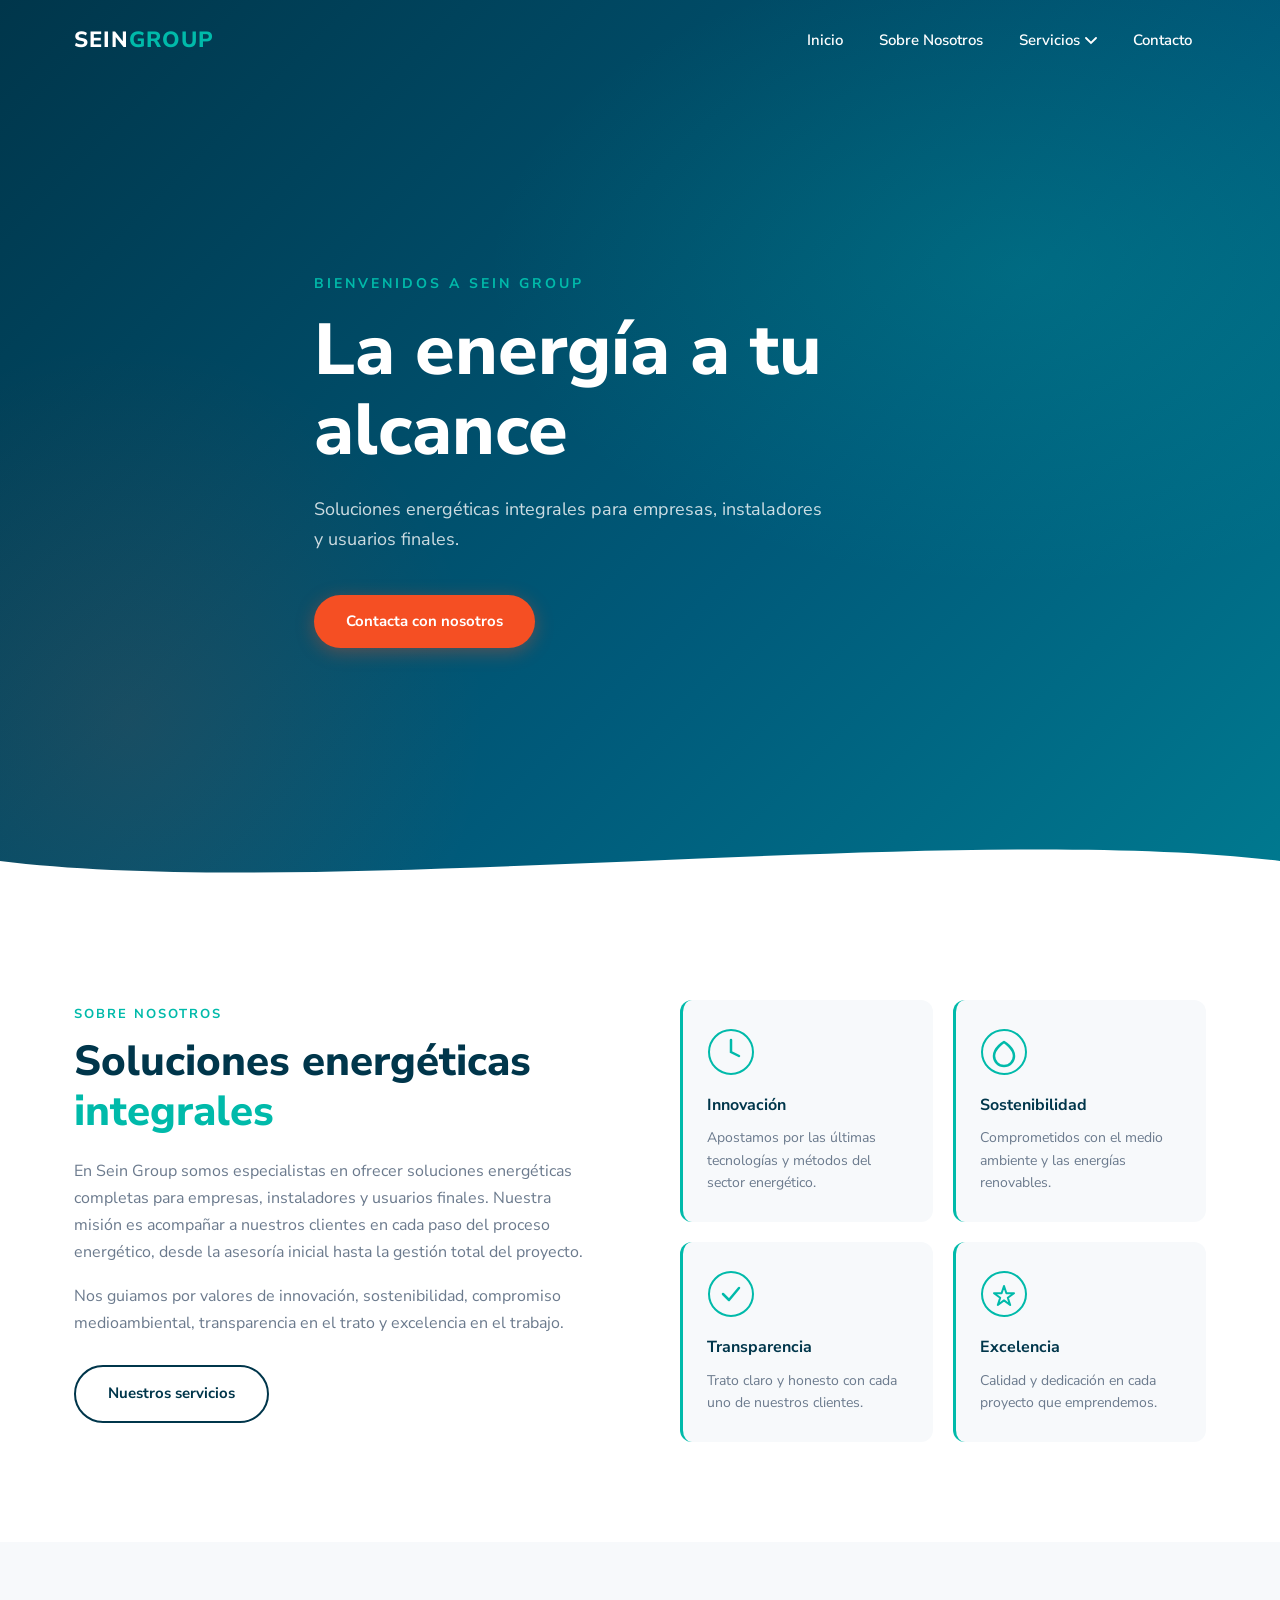
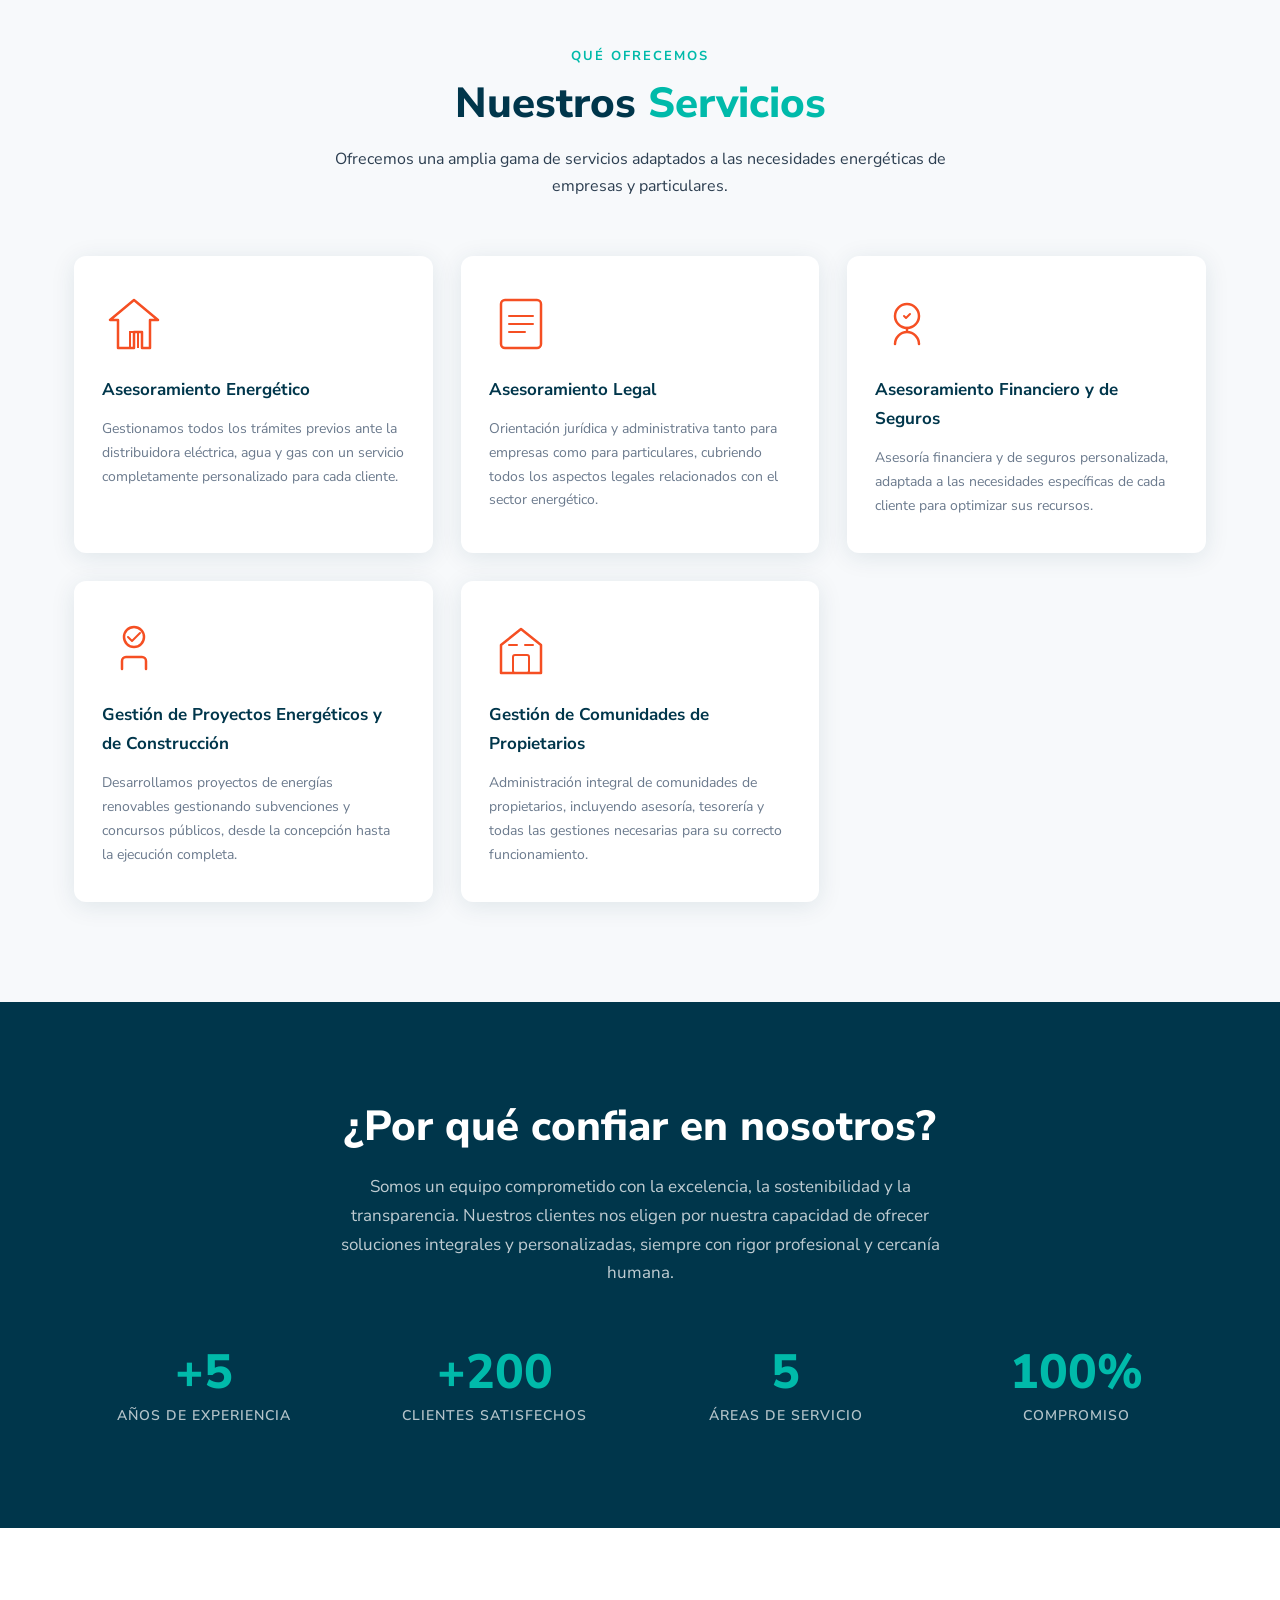
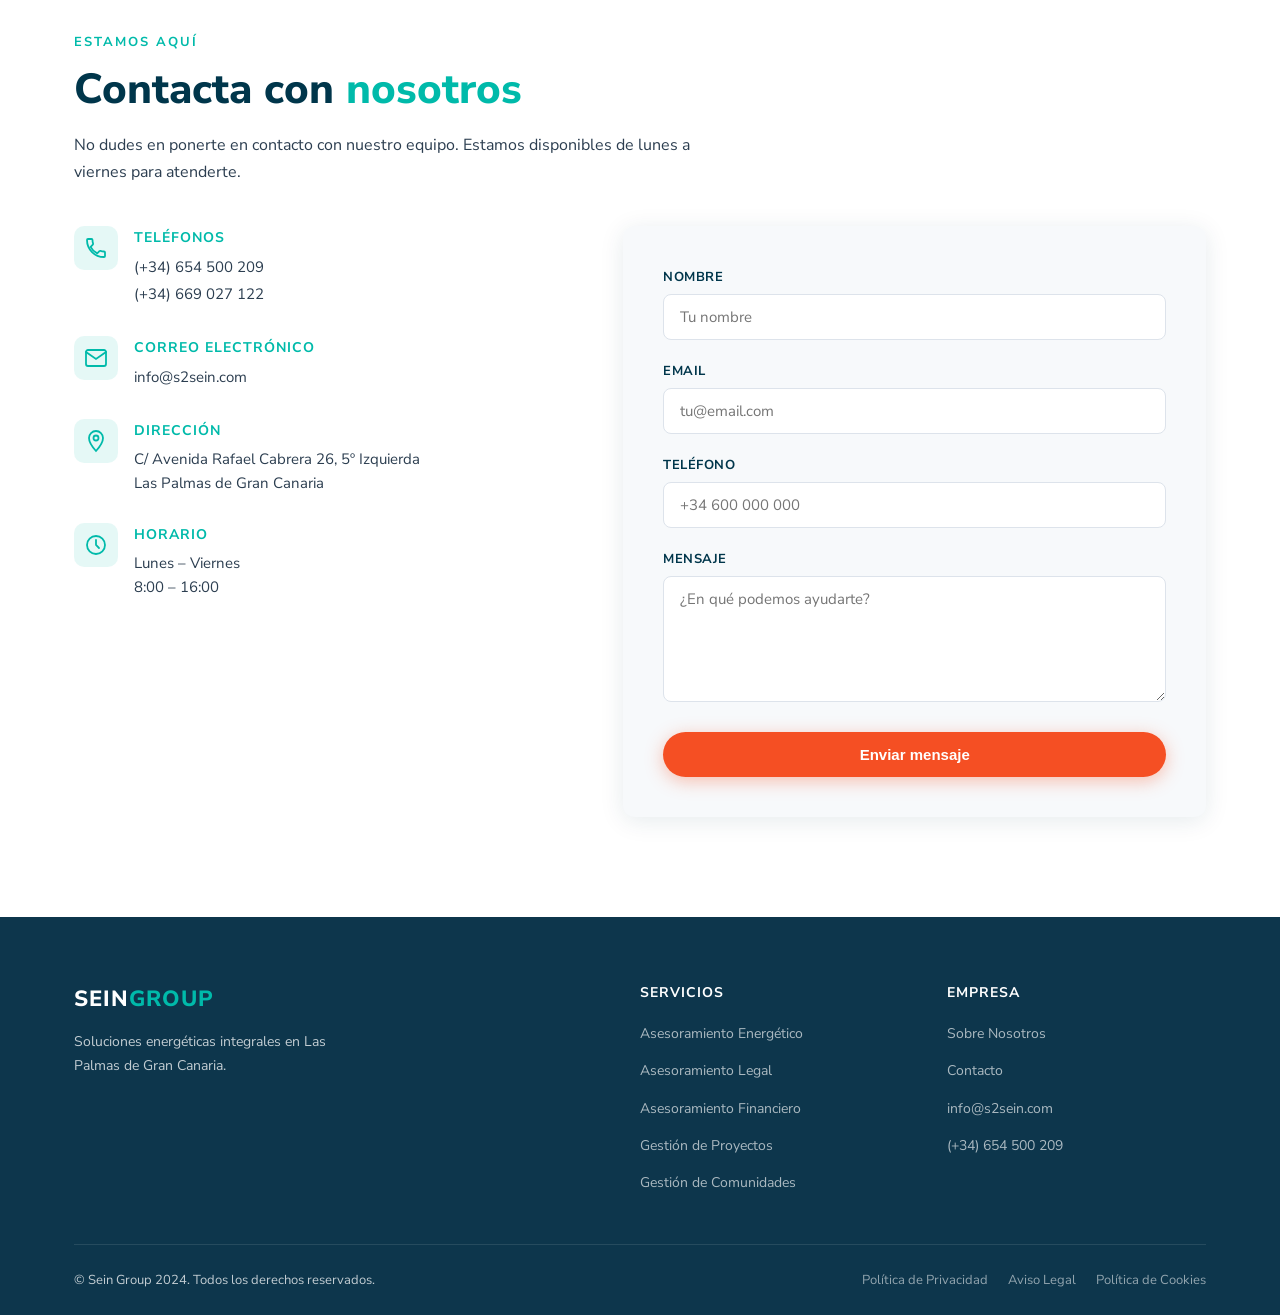
==== index.html @ 27d76f4b "Add static HTML/CSS clone of seingroup.es Co-Authored-By: Claude Sonnet 4.6 <noreply@anthropic.com>" ====
<!DOCTYPE html>
<html lang="es">
<head>
  <meta charset="UTF-8" />
  <meta name="viewport" content="width=device-width, initial-scale=1.0" />
  <title>Sein Group – La energía a tu alcance</title>
  <meta name="description" content="Sein Group ofrece soluciones energéticas integrales para empresas, instaladores y usuarios finales en Las Palmas de Gran Canaria." />
  <link rel="stylesheet" href="style.css" />
  <link rel="preconnect" href="https://fonts.googleapis.com" />
  <link rel="preconnect" href="https://fonts.gstatic.com" crossorigin />
  <link href="https://fonts.googleapis.com/css2?family=Nunito+Sans:wght@300;400;600;700;800&display=swap" rel="stylesheet" />
</head>
<body>

  <!-- NAVBAR -->
  <header class="navbar" id="navbar">
    <div class="container navbar__inner">
      <a href="#inicio" class="navbar__logo">
        <span class="logo-sein">SEIN</span><span class="logo-group">GROUP</span>
      </a>

      <button class="navbar__toggle" id="menuToggle" aria-label="Abrir menú">
        <span></span><span></span><span></span>
      </button>

      <nav class="navbar__menu" id="navMenu">
        <ul>
          <li><a href="#inicio">Inicio</a></li>
          <li><a href="#sobre-nosotros">Sobre Nosotros</a></li>
          <li class="has-dropdown">
            <a href="#servicios">Servicios <svg width="12" height="8" viewBox="0 0 12 8" fill="none"><path d="M1 1l5 5 5-5" stroke="currentColor" stroke-width="1.8" stroke-linecap="round"/></svg></a>
            <ul class="dropdown">
              <li><a href="#servicios">Asesoramiento Energético</a></li>
              <li><a href="#servicios">Asesoramiento Legal</a></li>
              <li><a href="#servicios">Asesoramiento Financiero y de Seguros</a></li>
              <li><a href="#servicios">Gestión de Proyectos Energéticos</a></li>
              <li><a href="#servicios">Gestión de Comunidades de Propietarios</a></li>
            </ul>
          </li>
          <li><a href="#contacto">Contacto</a></li>
        </ul>
      </nav>
    </div>
  </header>

  <!-- HERO -->
  <section class="hero" id="inicio">
    <div class="hero__overlay"></div>
    <div class="container hero__content">
      <p class="hero__subtitle">Bienvenidos a Sein Group</p>
      <h1 class="hero__title">La energía a tu alcance</h1>
      <p class="hero__text">Soluciones energéticas integrales para empresas, instaladores y usuarios finales.</p>
      <a href="#contacto" class="btn btn--primary">Contacta con nosotros</a>
    </div>
    <div class="hero__wave">
      <svg viewBox="0 0 1440 80" preserveAspectRatio="none" xmlns="http://www.w3.org/2000/svg">
        <path d="M0,40 C360,80 1080,0 1440,40 L1440,80 L0,80 Z" fill="#ffffff"/>
      </svg>
    </div>
  </section>

  <!-- SOBRE NOSOTROS -->
  <section class="about" id="sobre-nosotros">
    <div class="container about__inner">
      <div class="about__text">
        <span class="section-tag">Sobre Nosotros</span>
        <h2>Soluciones energéticas <span class="highlight">integrales</span></h2>
        <p>En Sein Group somos especialistas en ofrecer soluciones energéticas completas para empresas, instaladores y usuarios finales. Nuestra misión es acompañar a nuestros clientes en cada paso del proceso energético, desde la asesoría inicial hasta la gestión total del proyecto.</p>
        <p>Nos guiamos por valores de innovación, sostenibilidad, compromiso medioambiental, transparencia en el trato y excelencia en el trabajo.</p>
        <a href="#servicios" class="btn btn--secondary">Nuestros servicios</a>
      </div>
      <div class="about__values">
        <div class="value-card">
          <div class="value-card__icon">
            <svg viewBox="0 0 48 48" fill="none" xmlns="http://www.w3.org/2000/svg">
              <circle cx="24" cy="24" r="22" stroke="#00BAAA" stroke-width="2"/>
              <path d="M24 12v12l8 4" stroke="#00BAAA" stroke-width="2.5" stroke-linecap="round"/>
            </svg>
          </div>
          <h3>Innovación</h3>
          <p>Apostamos por las últimas tecnologías y métodos del sector energético.</p>
        </div>
        <div class="value-card">
          <div class="value-card__icon">
            <svg viewBox="0 0 48 48" fill="none" xmlns="http://www.w3.org/2000/svg">
              <circle cx="24" cy="24" r="22" stroke="#00BAAA" stroke-width="2"/>
              <path d="M24 14c0 0-10 6-10 14a10 10 0 0020 0c0-8-10-14-10-14z" stroke="#00BAAA" stroke-width="2.5" stroke-linejoin="round"/>
            </svg>
          </div>
          <h3>Sostenibilidad</h3>
          <p>Comprometidos con el medio ambiente y las energías renovables.</p>
        </div>
        <div class="value-card">
          <div class="value-card__icon">
            <svg viewBox="0 0 48 48" fill="none" xmlns="http://www.w3.org/2000/svg">
              <circle cx="24" cy="24" r="22" stroke="#00BAAA" stroke-width="2"/>
              <path d="M16 24l6 6 10-12" stroke="#00BAAA" stroke-width="2.5" stroke-linecap="round" stroke-linejoin="round"/>
            </svg>
          </div>
          <h3>Transparencia</h3>
          <p>Trato claro y honesto con cada uno de nuestros clientes.</p>
        </div>
        <div class="value-card">
          <div class="value-card__icon">
            <svg viewBox="0 0 48 48" fill="none" xmlns="http://www.w3.org/2000/svg">
              <circle cx="24" cy="24" r="22" stroke="#00BAAA" stroke-width="2"/>
              <path d="M24 16l2.4 7.2H34l-6.2 4.6 2.4 7.2L24 30.4l-6.2 4.6 2.4-7.2L14 23.2h7.6L24 16z" stroke="#00BAAA" stroke-width="2" stroke-linejoin="round"/>
            </svg>
          </div>
          <h3>Excelencia</h3>
          <p>Calidad y dedicación en cada proyecto que emprendemos.</p>
        </div>
      </div>
    </div>
  </section>

  <!-- SERVICIOS -->
  <section class="services" id="servicios">
    <div class="container">
      <div class="section-header">
        <span class="section-tag">Qué ofrecemos</span>
        <h2>Nuestros <span class="highlight">Servicios</span></h2>
        <p>Ofrecemos una amplia gama de servicios adaptados a las necesidades energéticas de empresas y particulares.</p>
      </div>
      <div class="services__grid">

        <div class="service-card">
          <div class="service-card__icon">
            <svg viewBox="0 0 64 64" fill="none" xmlns="http://www.w3.org/2000/svg">
              <path d="M32 8L8 28h8v28h16V40h8v16h8V28h8L32 8z" stroke="#F54F23" stroke-width="2.5" stroke-linejoin="round"/>
              <path d="M28 56V40h8v16" stroke="#F54F23" stroke-width="2"/>
            </svg>
          </div>
          <h3>Asesoramiento Energético</h3>
          <p>Gestionamos todos los trámites previos ante la distribuidora eléctrica, agua y gas con un servicio completamente personalizado para cada cliente.</p>
        </div>

        <div class="service-card">
          <div class="service-card__icon">
            <svg viewBox="0 0 64 64" fill="none" xmlns="http://www.w3.org/2000/svg">
              <rect x="12" y="8" width="40" height="48" rx="4" stroke="#F54F23" stroke-width="2.5"/>
              <path d="M20 24h24M20 32h24M20 40h16" stroke="#F54F23" stroke-width="2" stroke-linecap="round"/>
            </svg>
          </div>
          <h3>Asesoramiento Legal</h3>
          <p>Orientación jurídica y administrativa tanto para empresas como para particulares, cubriendo todos los aspectos legales relacionados con el sector energético.</p>
        </div>

        <div class="service-card">
          <div class="service-card__icon">
            <svg viewBox="0 0 64 64" fill="none" xmlns="http://www.w3.org/2000/svg">
              <circle cx="32" cy="24" r="12" stroke="#F54F23" stroke-width="2.5"/>
              <path d="M32 36v4M20 52c0-6.627 5.373-12 12-12s12 5.373 12 12" stroke="#F54F23" stroke-width="2.5" stroke-linecap="round"/>
              <path d="M29 24l2 2 4-4" stroke="#F54F23" stroke-width="2" stroke-linecap="round" stroke-linejoin="round"/>
            </svg>
          </div>
          <h3>Asesoramiento Financiero y de Seguros</h3>
          <p>Asesoría financiera y de seguros personalizada, adaptada a las necesidades específicas de cada cliente para optimizar sus recursos.</p>
        </div>

        <div class="service-card">
          <div class="service-card__icon">
            <svg viewBox="0 0 64 64" fill="none" xmlns="http://www.w3.org/2000/svg">
              <circle cx="32" cy="20" r="10" stroke="#F54F23" stroke-width="2.5"/>
              <path d="M20 52V44a4 4 0 014-4h16a4 4 0 014 4v8" stroke="#F54F23" stroke-width="2.5" stroke-linecap="round"/>
              <path d="M26 20l4 4 8-8" stroke="#F54F23" stroke-width="2" stroke-linecap="round" stroke-linejoin="round"/>
            </svg>
          </div>
          <h3>Gestión de Proyectos Energéticos y de Construcción</h3>
          <p>Desarrollamos proyectos de energías renovables gestionando subvenciones y concursos públicos, desde la concepción hasta la ejecución completa.</p>
        </div>

        <div class="service-card">
          <div class="service-card__icon">
            <svg viewBox="0 0 64 64" fill="none" xmlns="http://www.w3.org/2000/svg">
              <path d="M12 56V28L32 12l20 16v28H12z" stroke="#F54F23" stroke-width="2.5" stroke-linejoin="round"/>
              <rect x="24" y="38" width="16" height="18" rx="2" stroke="#F54F23" stroke-width="2"/>
              <path d="M20 28h8M36 28h8" stroke="#F54F23" stroke-width="2" stroke-linecap="round"/>
            </svg>
          </div>
          <h3>Gestión de Comunidades de Propietarios</h3>
          <p>Administración integral de comunidades de propietarios, incluyendo asesoría, tesorería y todas las gestiones necesarias para su correcto funcionamiento.</p>
        </div>

      </div>
    </div>
  </section>

  <!-- CONFIANZA -->
  <section class="trust">
    <div class="container trust__inner">
      <h2>¿Por qué confiar en nosotros?</h2>
      <p>Somos un equipo comprometido con la excelencia, la sostenibilidad y la transparencia. Nuestros clientes nos eligen por nuestra capacidad de ofrecer soluciones integrales y personalizadas, siempre con rigor profesional y cercanía humana.</p>
      <div class="trust__stats">
        <div class="stat">
          <span class="stat__number">+5</span>
          <span class="stat__label">Años de experiencia</span>
        </div>
        <div class="stat">
          <span class="stat__number">+200</span>
          <span class="stat__label">Clientes satisfechos</span>
        </div>
        <div class="stat">
          <span class="stat__number">5</span>
          <span class="stat__label">Áreas de servicio</span>
        </div>
        <div class="stat">
          <span class="stat__number">100%</span>
          <span class="stat__label">Compromiso</span>
        </div>
      </div>
    </div>
  </section>

  <!-- CONTACTO -->
  <section class="contact" id="contacto">
    <div class="container contact__inner">
      <div class="section-header section-header--left">
        <span class="section-tag">Estamos aquí</span>
        <h2>Contacta con <span class="highlight">nosotros</span></h2>
        <p>No dudes en ponerte en contacto con nuestro equipo. Estamos disponibles de lunes a viernes para atenderte.</p>
      </div>
      <div class="contact__grid">
        <div class="contact__info">
          <div class="contact-item">
            <div class="contact-item__icon">
              <svg viewBox="0 0 24 24" fill="none" xmlns="http://www.w3.org/2000/svg">
                <path d="M6.62 10.79a15.05 15.05 0 006.59 6.59l2.2-2.2a1 1 0 011.01-.24 11.47 11.47 0 003.58.57 1 1 0 011 1V20a1 1 0 01-1 1A17 17 0 013 4a1 1 0 011-1h3.5a1 1 0 011 1c0 1.25.2 2.45.57 3.58a1 1 0 01-.25 1.01l-2.2 2.2z" stroke="#00BAAA" stroke-width="1.8" stroke-linecap="round" stroke-linejoin="round"/>
              </svg>
            </div>
            <div>
              <h4>Teléfonos</h4>
              <a href="tel:+34654500209">(+34) 654 500 209</a><br/>
              <a href="tel:+34669027122">(+34) 669 027 122</a>
            </div>
          </div>
          <div class="contact-item">
            <div class="contact-item__icon">
              <svg viewBox="0 0 24 24" fill="none" xmlns="http://www.w3.org/2000/svg">
                <path d="M20 4H4a2 2 0 00-2 2v12a2 2 0 002 2h16a2 2 0 002-2V6a2 2 0 00-2-2z" stroke="#00BAAA" stroke-width="1.8"/>
                <path d="M22 6l-10 7L2 6" stroke="#00BAAA" stroke-width="1.8" stroke-linecap="round"/>
              </svg>
            </div>
            <div>
              <h4>Correo electrónico</h4>
              <a href="mailto:info@s2sein.com">info@s2sein.com</a>
            </div>
          </div>
          <div class="contact-item">
            <div class="contact-item__icon">
              <svg viewBox="0 0 24 24" fill="none" xmlns="http://www.w3.org/2000/svg">
                <path d="M12 2C8.13 2 5 5.13 5 9c0 5.25 7 13 7 13s7-7.75 7-13c0-3.87-3.13-7-7-7z" stroke="#00BAAA" stroke-width="1.8"/>
                <circle cx="12" cy="9" r="2.5" stroke="#00BAAA" stroke-width="1.8"/>
              </svg>
            </div>
            <div>
              <h4>Dirección</h4>
              <p>C/ Avenida Rafael Cabrera 26, 5º Izquierda<br/>Las Palmas de Gran Canaria</p>
            </div>
          </div>
          <div class="contact-item">
            <div class="contact-item__icon">
              <svg viewBox="0 0 24 24" fill="none" xmlns="http://www.w3.org/2000/svg">
                <circle cx="12" cy="12" r="9" stroke="#00BAAA" stroke-width="1.8"/>
                <path d="M12 7v5l3 3" stroke="#00BAAA" stroke-width="1.8" stroke-linecap="round"/>
              </svg>
            </div>
            <div>
              <h4>Horario</h4>
              <p>Lunes – Viernes<br/>8:00 – 16:00</p>
            </div>
          </div>
        </div>

        <form class="contact__form" onsubmit="return false;">
          <div class="form-group">
            <label for="nombre">Nombre</label>
            <input type="text" id="nombre" name="nombre" placeholder="Tu nombre" required />
          </div>
          <div class="form-group">
            <label for="email">Email</label>
            <input type="email" id="email" name="email" placeholder="tu@email.com" required />
          </div>
          <div class="form-group">
            <label for="telefono">Teléfono</label>
            <input type="tel" id="telefono" name="telefono" placeholder="+34 600 000 000" />
          </div>
          <div class="form-group">
            <label for="mensaje">Mensaje</label>
            <textarea id="mensaje" name="mensaje" rows="5" placeholder="¿En qué podemos ayudarte?" required></textarea>
          </div>
          <button type="submit" class="btn btn--primary btn--full">Enviar mensaje</button>
        </form>
      </div>
    </div>
  </section>

  <!-- FOOTER -->
  <footer class="footer">
    <div class="container footer__inner">
      <div class="footer__top">
        <div class="footer__brand">
          <a href="#inicio" class="navbar__logo">
            <span class="logo-sein">SEIN</span><span class="logo-group">GROUP</span>
          </a>
          <p>Soluciones energéticas integrales en Las Palmas de Gran Canaria.</p>
          <img src="https://seingroup.es/cms/uploads/cofinanciado_por_kit_digital_5-1920-s8qy44.png" alt="Cofinanciado por Kit Digital - NextGenerationEU" class="footer__badge" onerror="this.style.display='none'" />
        </div>
        <div class="footer__links">
          <h4>Servicios</h4>
          <ul>
            <li><a href="#servicios">Asesoramiento Energético</a></li>
            <li><a href="#servicios">Asesoramiento Legal</a></li>
            <li><a href="#servicios">Asesoramiento Financiero</a></li>
            <li><a href="#servicios">Gestión de Proyectos</a></li>
            <li><a href="#servicios">Gestión de Comunidades</a></li>
          </ul>
        </div>
        <div class="footer__links">
          <h4>Empresa</h4>
          <ul>
            <li><a href="#sobre-nosotros">Sobre Nosotros</a></li>
            <li><a href="#contacto">Contacto</a></li>
            <li><a href="mailto:info@s2sein.com">info@s2sein.com</a></li>
            <li><a href="tel:+34654500209">(+34) 654 500 209</a></li>
          </ul>
        </div>
      </div>
      <div class="footer__bottom">
        <p>© Sein Group 2024. Todos los derechos reservados.</p>
        <div class="footer__legal">
          <a href="#">Política de Privacidad</a>
          <a href="#">Aviso Legal</a>
          <a href="#">Política de Cookies</a>
        </div>
      </div>
    </div>
  </footer>

  <script>
    // Navbar scroll effect
    window.addEventListener('scroll', () => {
      document.getElementById('navbar').classList.toggle('scrolled', window.scrollY > 50);
    });

    // Mobile menu toggle
    document.getElementById('menuToggle').addEventListener('click', () => {
      document.getElementById('navMenu').classList.toggle('open');
    });

    // Smooth scroll for anchor links
    document.querySelectorAll('a[href^="#"]').forEach(a => {
      a.addEventListener('click', e => {
        const target = document.querySelector(a.getAttribute('href'));
        if (target) {
          e.preventDefault();
          document.getElementById('navMenu').classList.remove('open');
          target.scrollIntoView({ behavior: 'smooth', block: 'start' });
        }
      });
    });
  </script>
</body>
</html>
---- style.css ----
/* ===========================
   Variables & Reset
=========================== */
:root {
  --dark: #00364B;
  --teal: #00BAAA;
  --orange: #F54F23;
  --footer-bg: #0d364c;
  --white: #ffffff;
  --light-bg: #f7f9fb;
  --text: #2c3e50;
  --text-light: #6b7a8d;
  --shadow: 0 4px 24px rgba(0, 54, 75, 0.10);
  --radius: 12px;
  --transition: 0.25s ease;
}

*, *::before, *::after {
  box-sizing: border-box;
  margin: 0;
  padding: 0;
}

html {
  scroll-behavior: smooth;
}

body {
  font-family: 'Nunito Sans', sans-serif;
  font-size: 16px;
  color: var(--text);
  line-height: 1.7;
  background: var(--white);
}

img { max-width: 100%; }

a {
  color: inherit;
  text-decoration: none;
}

ul { list-style: none; }

.container {
  max-width: 1180px;
  margin: 0 auto;
  padding: 0 24px;
}

/* ===========================
   Buttons
=========================== */
.btn {
  display: inline-block;
  padding: 14px 32px;
  border-radius: 50px;
  font-weight: 700;
  font-size: 15px;
  cursor: pointer;
  border: none;
  transition: transform var(--transition), box-shadow var(--transition), background var(--transition);
}

.btn--primary {
  background: var(--orange);
  color: var(--white);
  box-shadow: 0 4px 18px rgba(245, 79, 35, 0.35);
}

.btn--primary:hover {
  background: #d93d14;
  transform: translateY(-2px);
  box-shadow: 0 8px 24px rgba(245, 79, 35, 0.45);
}

.btn--secondary {
  background: transparent;
  color: var(--dark);
  border: 2px solid var(--dark);
}

.btn--secondary:hover {
  background: var(--dark);
  color: var(--white);
  transform: translateY(-2px);
}

.btn--full { width: 100%; text-align: center; }

/* ===========================
   Section Helpers
=========================== */
.section-tag {
  display: inline-block;
  font-size: 13px;
  font-weight: 700;
  letter-spacing: 2px;
  text-transform: uppercase;
  color: var(--teal);
  margin-bottom: 12px;
}

.section-header {
  text-align: center;
  max-width: 640px;
  margin: 0 auto 56px;
}

.section-header--left {
  text-align: left;
  margin: 0 0 40px;
}

h2 {
  font-size: clamp(28px, 4vw, 42px);
  font-weight: 800;
  color: var(--dark);
  line-height: 1.2;
  margin-bottom: 16px;
}

h3 {
  font-size: 19px;
  font-weight: 700;
  color: var(--dark);
  margin-bottom: 10px;
}

h4 {
  font-size: 16px;
  font-weight: 700;
  color: var(--dark);
  margin-bottom: 8px;
}

.highlight { color: var(--teal); }

/* ===========================
   Navbar
=========================== */
.navbar {
  position: fixed;
  top: 0;
  left: 0;
  right: 0;
  z-index: 1000;
  padding: 20px 0;
  transition: background var(--transition), padding var(--transition), box-shadow var(--transition);
  background: transparent;
}

.navbar.scrolled {
  background: var(--white);
  padding: 12px 0;
  box-shadow: 0 2px 20px rgba(0, 54, 75, 0.12);
}

.navbar__inner {
  display: flex;
  align-items: center;
  justify-content: space-between;
  gap: 32px;
}

.navbar__logo {
  font-size: 22px;
  font-weight: 800;
  letter-spacing: 1px;
}

.logo-sein {
  color: var(--white);
  transition: color var(--transition);
}

.logo-group {
  color: var(--teal);
}

.navbar.scrolled .logo-sein {
  color: var(--dark);
}

.navbar__menu ul {
  display: flex;
  align-items: center;
  gap: 8px;
}

.navbar__menu ul li {
  position: relative;
}

.navbar__menu ul li a {
  display: flex;
  align-items: center;
  gap: 5px;
  padding: 8px 14px;
  border-radius: 6px;
  font-weight: 600;
  font-size: 15px;
  color: var(--white);
  transition: color var(--transition);
}

.navbar.scrolled .navbar__menu ul li a {
  color: var(--dark);
}

.navbar__menu ul li a:hover {
  color: var(--orange);
}

/* Dropdown */
.has-dropdown .dropdown {
  display: none;
  position: absolute;
  top: calc(100% + 8px);
  left: 0;
  background: var(--white);
  border-radius: var(--radius);
  box-shadow: var(--shadow);
  min-width: 280px;
  padding: 8px 0;
  flex-direction: column;
}

.has-dropdown:hover .dropdown {
  display: flex;
}

.has-dropdown .dropdown li a {
  color: var(--dark) !important;
  padding: 10px 20px;
  font-size: 14px;
  font-weight: 600;
  border-radius: 0;
}

.has-dropdown .dropdown li a:hover {
  background: var(--light-bg);
  color: var(--orange) !important;
}

/* Mobile Toggle */
.navbar__toggle {
  display: none;
  flex-direction: column;
  gap: 5px;
  background: none;
  border: none;
  cursor: pointer;
  padding: 4px;
}

.navbar__toggle span {
  display: block;
  width: 26px;
  height: 2px;
  background: var(--white);
  border-radius: 2px;
  transition: background var(--transition);
}

.navbar.scrolled .navbar__toggle span {
  background: var(--dark);
}

/* ===========================
   Hero
=========================== */
.hero {
  position: relative;
  min-height: 100vh;
  display: flex;
  align-items: center;
  background: linear-gradient(135deg, var(--dark) 0%, #005a7a 60%, #007a90 100%);
  overflow: hidden;
}

.hero::before {
  content: '';
  position: absolute;
  inset: 0;
  background:
    radial-gradient(ellipse 60% 50% at 80% 30%, rgba(0,186,170,0.18) 0%, transparent 70%),
    radial-gradient(ellipse 40% 60% at 10% 80%, rgba(245,79,35,0.10) 0%, transparent 70%);
}

.hero__overlay { display: none; }

.hero__content {
  position: relative;
  z-index: 2;
  padding-top: 100px;
  padding-bottom: 80px;
  max-width: 700px;
}

.hero__subtitle {
  font-size: 14px;
  font-weight: 700;
  letter-spacing: 3px;
  text-transform: uppercase;
  color: var(--teal);
  margin-bottom: 16px;
}

.hero__title {
  font-size: clamp(38px, 6vw, 72px);
  font-weight: 800;
  color: var(--white);
  line-height: 1.1;
  margin-bottom: 24px;
}

.hero__text {
  font-size: 18px;
  color: rgba(255,255,255,0.80);
  margin-bottom: 40px;
  max-width: 520px;
}

.hero__wave {
  position: absolute;
  bottom: -1px;
  left: 0;
  right: 0;
  height: 80px;
}

.hero__wave svg {
  width: 100%;
  height: 100%;
}

/* ===========================
   About
=========================== */
.about {
  padding: 100px 0;
  background: var(--white);
}

.about__inner {
  display: grid;
  grid-template-columns: 1fr 1fr;
  gap: 80px;
  align-items: start;
}

.about__text p {
  color: var(--text-light);
  margin-bottom: 16px;
}

.about__text h2 { margin-bottom: 20px; }

.about__text .btn { margin-top: 12px; }

.about__values {
  display: grid;
  grid-template-columns: 1fr 1fr;
  gap: 20px;
}

.value-card {
  background: var(--light-bg);
  border-radius: var(--radius);
  padding: 28px 24px;
  border-left: 3px solid var(--teal);
  transition: transform var(--transition), box-shadow var(--transition);
}

.value-card:hover {
  transform: translateY(-4px);
  box-shadow: var(--shadow);
}

.value-card__icon {
  width: 48px;
  height: 48px;
  margin-bottom: 16px;
}

.value-card h3 {
  font-size: 16px;
  margin-bottom: 8px;
}

.value-card p {
  font-size: 14px;
  color: var(--text-light);
  line-height: 1.6;
}

/* ===========================
   Services
=========================== */
.services {
  padding: 100px 0;
  background: var(--light-bg);
}

.services__grid {
  display: grid;
  grid-template-columns: repeat(3, 1fr);
  gap: 28px;
}

.service-card {
  background: var(--white);
  border-radius: var(--radius);
  padding: 36px 28px;
  box-shadow: var(--shadow);
  transition: transform var(--transition), box-shadow var(--transition);
  position: relative;
  overflow: hidden;
}

.service-card::after {
  content: '';
  position: absolute;
  bottom: 0;
  left: 0;
  right: 0;
  height: 3px;
  background: var(--teal);
  transform: scaleX(0);
  transform-origin: left;
  transition: transform var(--transition);
}

.service-card:hover {
  transform: translateY(-6px);
  box-shadow: 0 12px 40px rgba(0, 54, 75, 0.16);
}

.service-card:hover::after {
  transform: scaleX(1);
}

.service-card__icon {
  width: 64px;
  height: 64px;
  margin-bottom: 20px;
}

.service-card h3 {
  font-size: 17px;
  margin-bottom: 12px;
}

.service-card p {
  font-size: 14px;
  color: var(--text-light);
  line-height: 1.7;
}

/* Last 2 cards span if odd */
.services__grid .service-card:nth-child(4) {
  grid-column: span 1;
}

/* ===========================
   Trust / Stats
=========================== */
.trust {
  padding: 100px 0;
  background: var(--dark);
  color: var(--white);
}

.trust__inner {
  text-align: center;
}

.trust h2 {
  color: var(--white);
  margin-bottom: 20px;
}

.trust p {
  color: rgba(255,255,255,0.75);
  max-width: 620px;
  margin: 0 auto 60px;
  font-size: 17px;
}

.trust__stats {
  display: grid;
  grid-template-columns: repeat(4, 1fr);
  gap: 32px;
}

.stat {
  display: flex;
  flex-direction: column;
  align-items: center;
  gap: 8px;
}

.stat__number {
  font-size: 48px;
  font-weight: 800;
  color: var(--teal);
  line-height: 1;
}

.stat__label {
  font-size: 14px;
  color: rgba(255,255,255,0.70);
  font-weight: 600;
  text-transform: uppercase;
  letter-spacing: 1px;
}

/* ===========================
   Contact
=========================== */
.contact {
  padding: 100px 0;
  background: var(--white);
}

.contact__inner {}

.contact__grid {
  display: grid;
  grid-template-columns: 1fr 1.2fr;
  gap: 64px;
  align-items: start;
}

.contact__info {
  display: flex;
  flex-direction: column;
  gap: 28px;
}

.contact-item {
  display: flex;
  align-items: flex-start;
  gap: 16px;
}

.contact-item__icon {
  width: 44px;
  height: 44px;
  background: rgba(0, 186, 170, 0.10);
  border-radius: 10px;
  display: flex;
  align-items: center;
  justify-content: center;
  flex-shrink: 0;
  padding: 10px;
}

.contact-item__icon svg {
  width: 24px;
  height: 24px;
}

.contact-item h4 {
  font-size: 14px;
  font-weight: 700;
  text-transform: uppercase;
  letter-spacing: 1px;
  color: var(--teal);
  margin-bottom: 4px;
}

.contact-item p,
.contact-item a {
  font-size: 15px;
  color: var(--text);
  line-height: 1.6;
}

.contact-item a:hover { color: var(--orange); }

/* Form */
.contact__form {
  background: var(--light-bg);
  border-radius: var(--radius);
  padding: 40px;
  box-shadow: var(--shadow);
}

.form-group {
  margin-bottom: 20px;
}

.form-group label {
  display: block;
  font-size: 13px;
  font-weight: 700;
  color: var(--dark);
  margin-bottom: 6px;
  text-transform: uppercase;
  letter-spacing: 0.5px;
}

.form-group input,
.form-group textarea {
  width: 100%;
  padding: 12px 16px;
  border: 1.5px solid #dde3eb;
  border-radius: 8px;
  font-family: inherit;
  font-size: 15px;
  color: var(--text);
  background: var(--white);
  transition: border-color var(--transition), box-shadow var(--transition);
  outline: none;
}

.form-group input:focus,
.form-group textarea:focus {
  border-color: var(--teal);
  box-shadow: 0 0 0 3px rgba(0, 186, 170, 0.15);
}

.form-group textarea { resize: vertical; }

/* ===========================
   Footer
=========================== */
.footer {
  background: var(--footer-bg);
  color: rgba(255,255,255,0.75);
  padding-top: 64px;
}

.footer__top {
  display: grid;
  grid-template-columns: 2fr 1fr 1fr;
  gap: 48px;
  padding-bottom: 48px;
  border-bottom: 1px solid rgba(255,255,255,0.10);
}

.footer__brand p {
  font-size: 14px;
  margin-top: 12px;
  line-height: 1.7;
  max-width: 300px;
}

.footer__badge {
  margin-top: 24px;
  max-width: 200px;
  opacity: 0.85;
}

.footer__links h4 {
  color: var(--white);
  font-size: 14px;
  text-transform: uppercase;
  letter-spacing: 1px;
  margin-bottom: 16px;
}

.footer__links ul {
  display: flex;
  flex-direction: column;
  gap: 10px;
}

.footer__links ul li a {
  font-size: 14px;
  color: rgba(255,255,255,0.65);
  transition: color var(--transition);
}

.footer__links ul li a:hover { color: var(--teal); }

.footer__bottom {
  display: flex;
  align-items: center;
  justify-content: space-between;
  padding: 24px 0;
  font-size: 13px;
  gap: 16px;
  flex-wrap: wrap;
}

.footer__legal {
  display: flex;
  gap: 20px;
}

.footer__legal a {
  color: rgba(255,255,255,0.55);
  transition: color var(--transition);
}

.footer__legal a:hover { color: var(--teal); }

/* ===========================
   Responsive
=========================== */
@media (max-width: 1024px) {
  .about__inner {
    grid-template-columns: 1fr;
    gap: 48px;
  }

  .services__grid {
    grid-template-columns: repeat(2, 1fr);
  }

  .trust__stats {
    grid-template-columns: repeat(2, 1fr);
    gap: 40px;
  }

  .contact__grid {
    grid-template-columns: 1fr;
    gap: 48px;
  }

  .footer__top {
    grid-template-columns: 1fr 1fr;
  }

  .footer__brand {
    grid-column: 1 / -1;
  }
}

@media (max-width: 768px) {
  .navbar__toggle {
    display: flex;
  }

  .navbar__menu {
    display: none;
    position: fixed;
    top: 0;
    left: 0;
    right: 0;
    bottom: 0;
    background: var(--dark);
    z-index: 999;
    padding: 80px 32px 32px;
    overflow-y: auto;
  }

  .navbar__menu.open {
    display: block;
  }

  .navbar__menu ul {
    flex-direction: column;
    align-items: flex-start;
    gap: 4px;
  }

  .navbar__menu ul li a {
    font-size: 20px;
    padding: 12px 0;
    color: var(--white) !important;
  }

  .has-dropdown .dropdown {
    display: flex;
    position: static;
    background: rgba(255,255,255,0.08);
    box-shadow: none;
    border-radius: 8px;
    margin-top: 4px;
    padding: 8px 0;
  }

  .has-dropdown .dropdown li a {
    color: rgba(255,255,255,0.75) !important;
    font-size: 15px !important;
    padding: 8px 16px !important;
  }

  .services__grid {
    grid-template-columns: 1fr;
  }

  .about__values {
    grid-template-columns: 1fr;
  }

  .trust__stats {
    grid-template-columns: repeat(2, 1fr);
  }

  .footer__top {
    grid-template-columns: 1fr;
  }

  .footer__bottom {
    flex-direction: column;
    text-align: center;
  }

  .footer__legal {
    flex-wrap: wrap;
    justify-content: center;
  }

  .contact__form {
    padding: 28px 20px;
  }

  .hero__content {
    padding-top: 120px;
  }
}

@media (max-width: 480px) {
  .stat__number { font-size: 36px; }
  .hero__title { font-size: 36px; }
  h2 { font-size: 28px; }
}
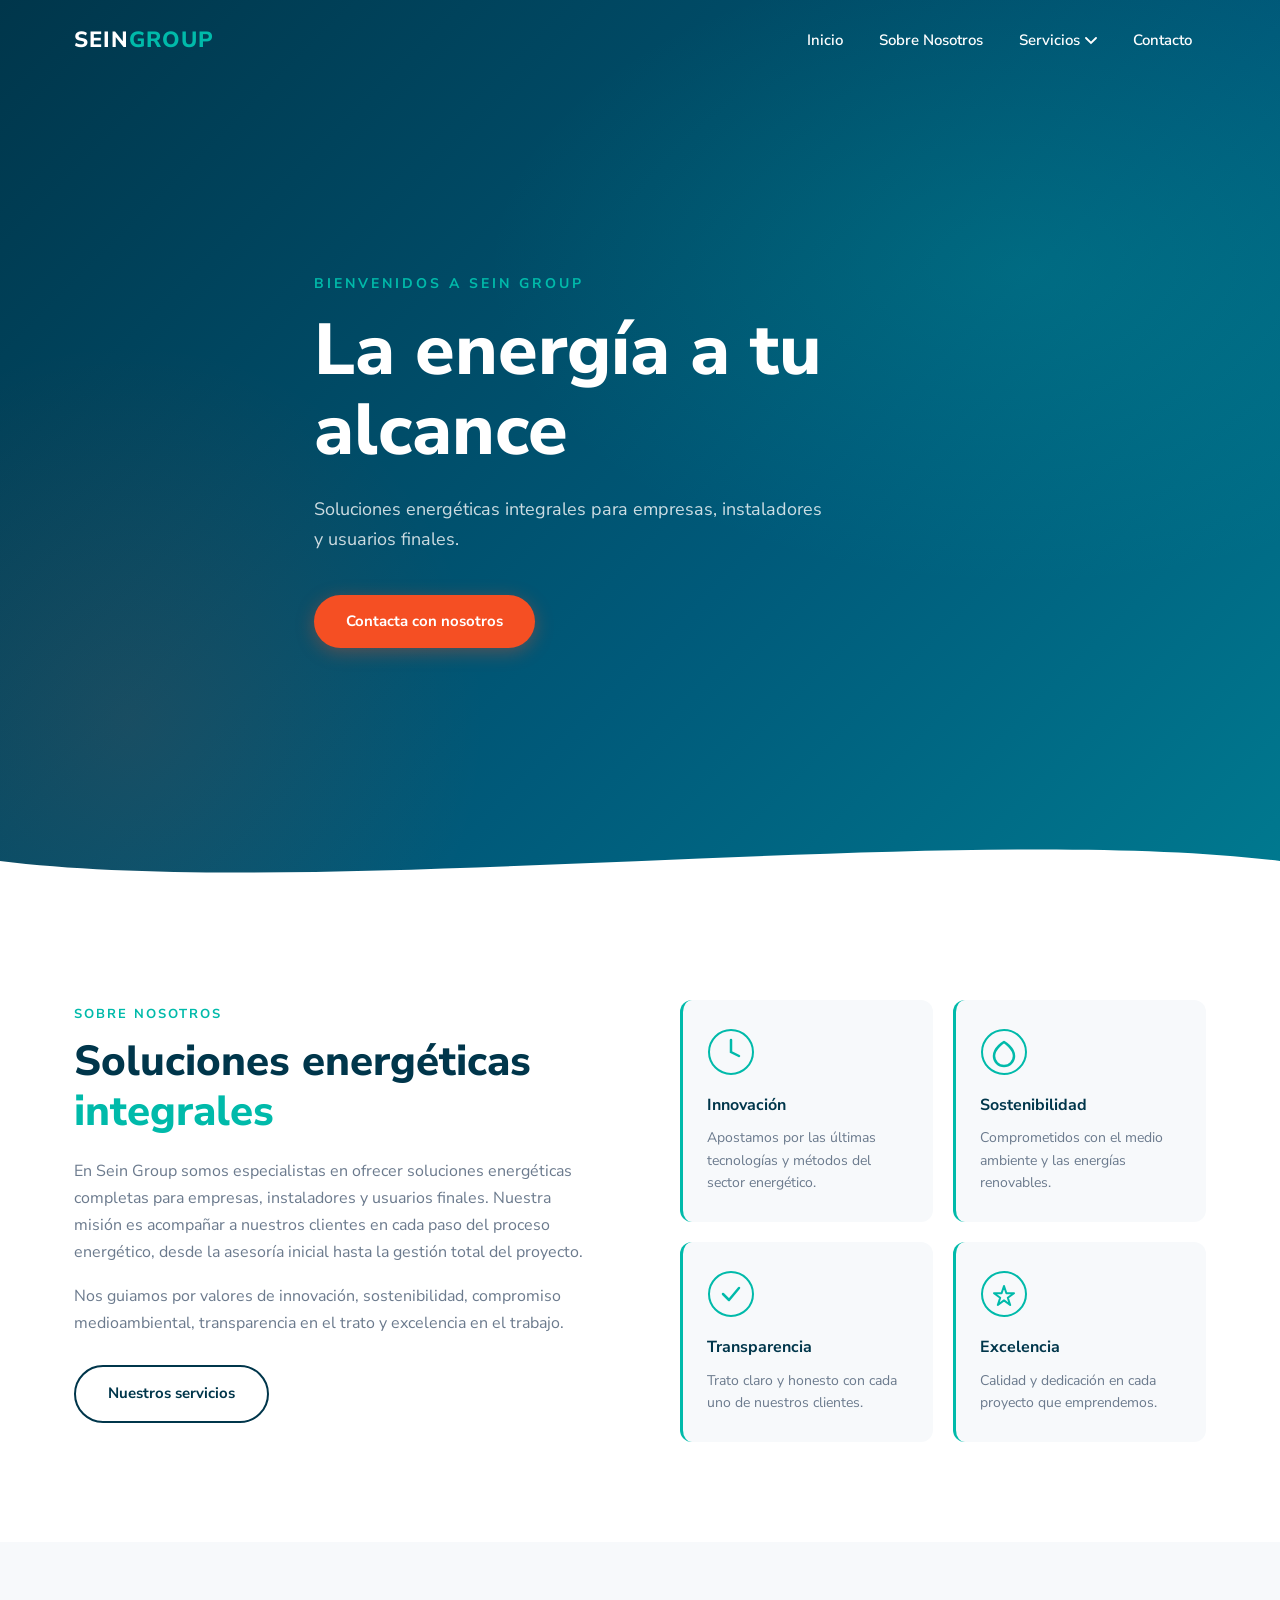
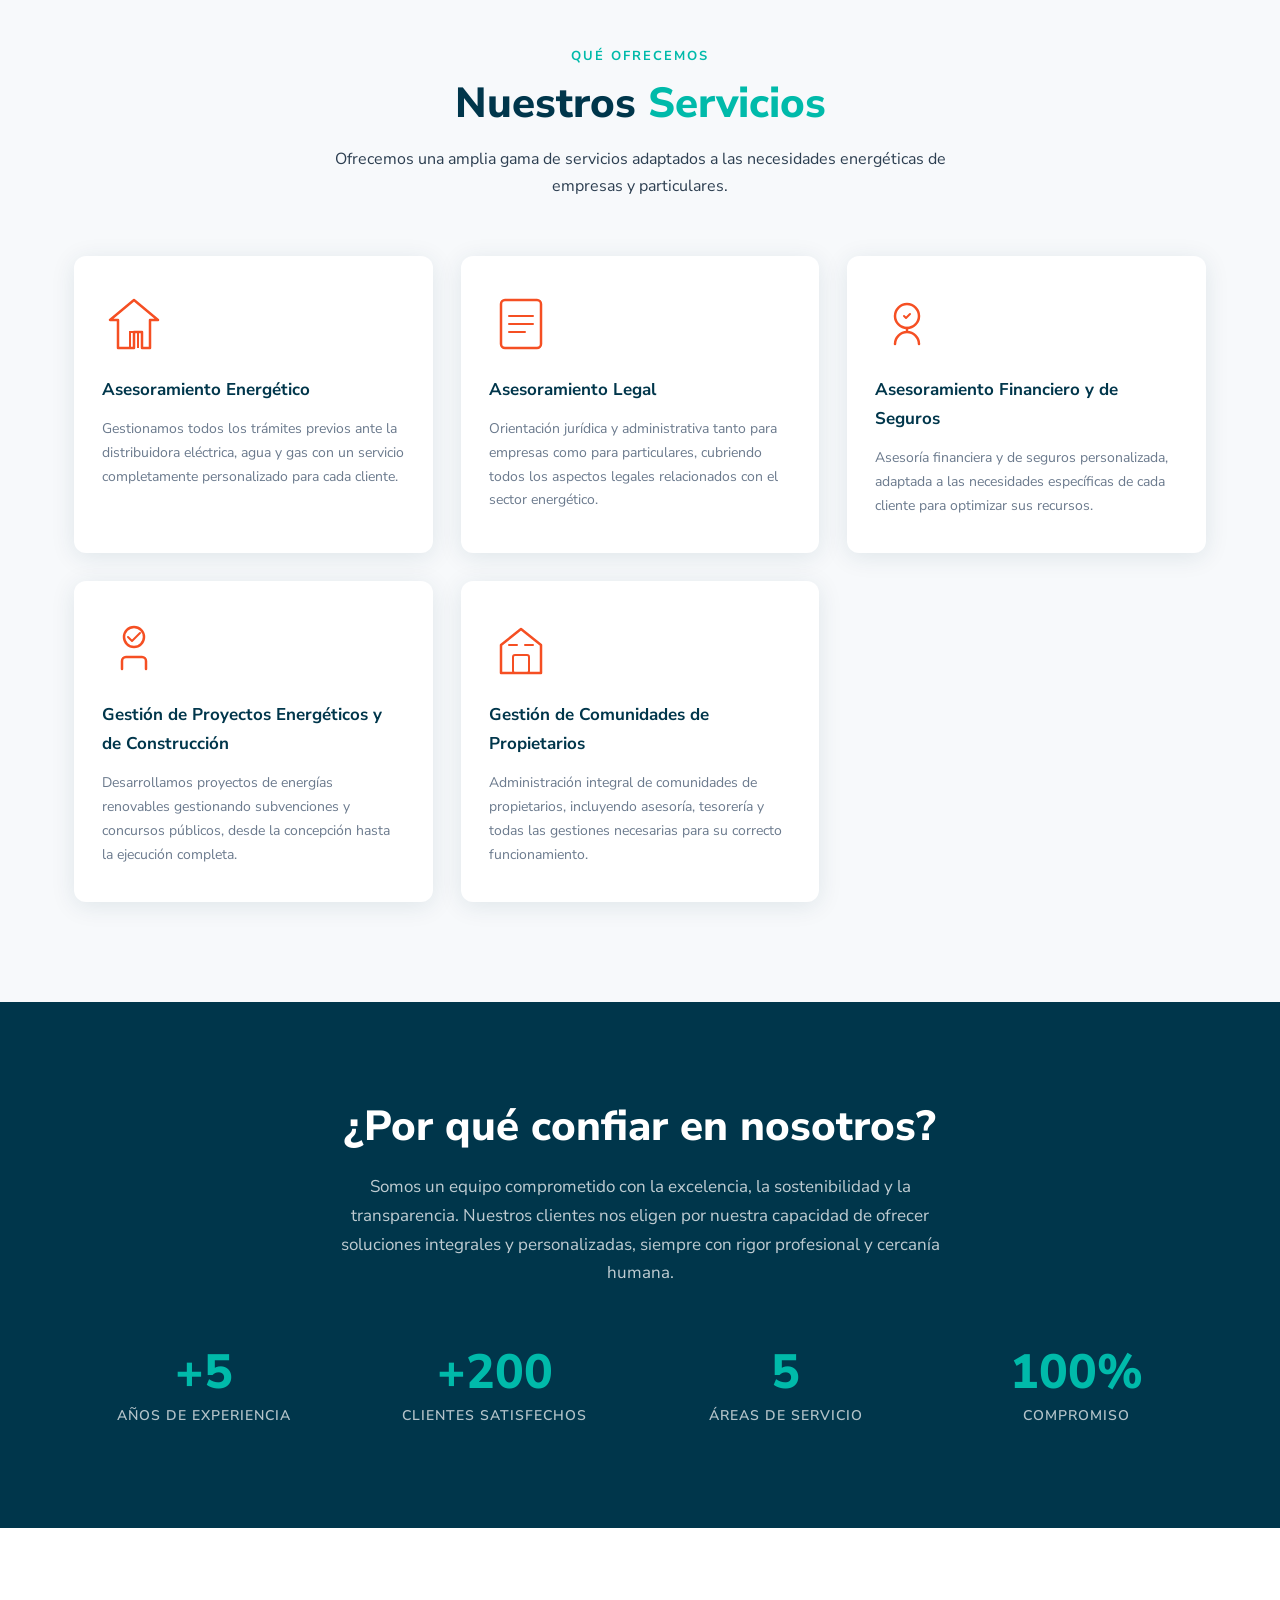
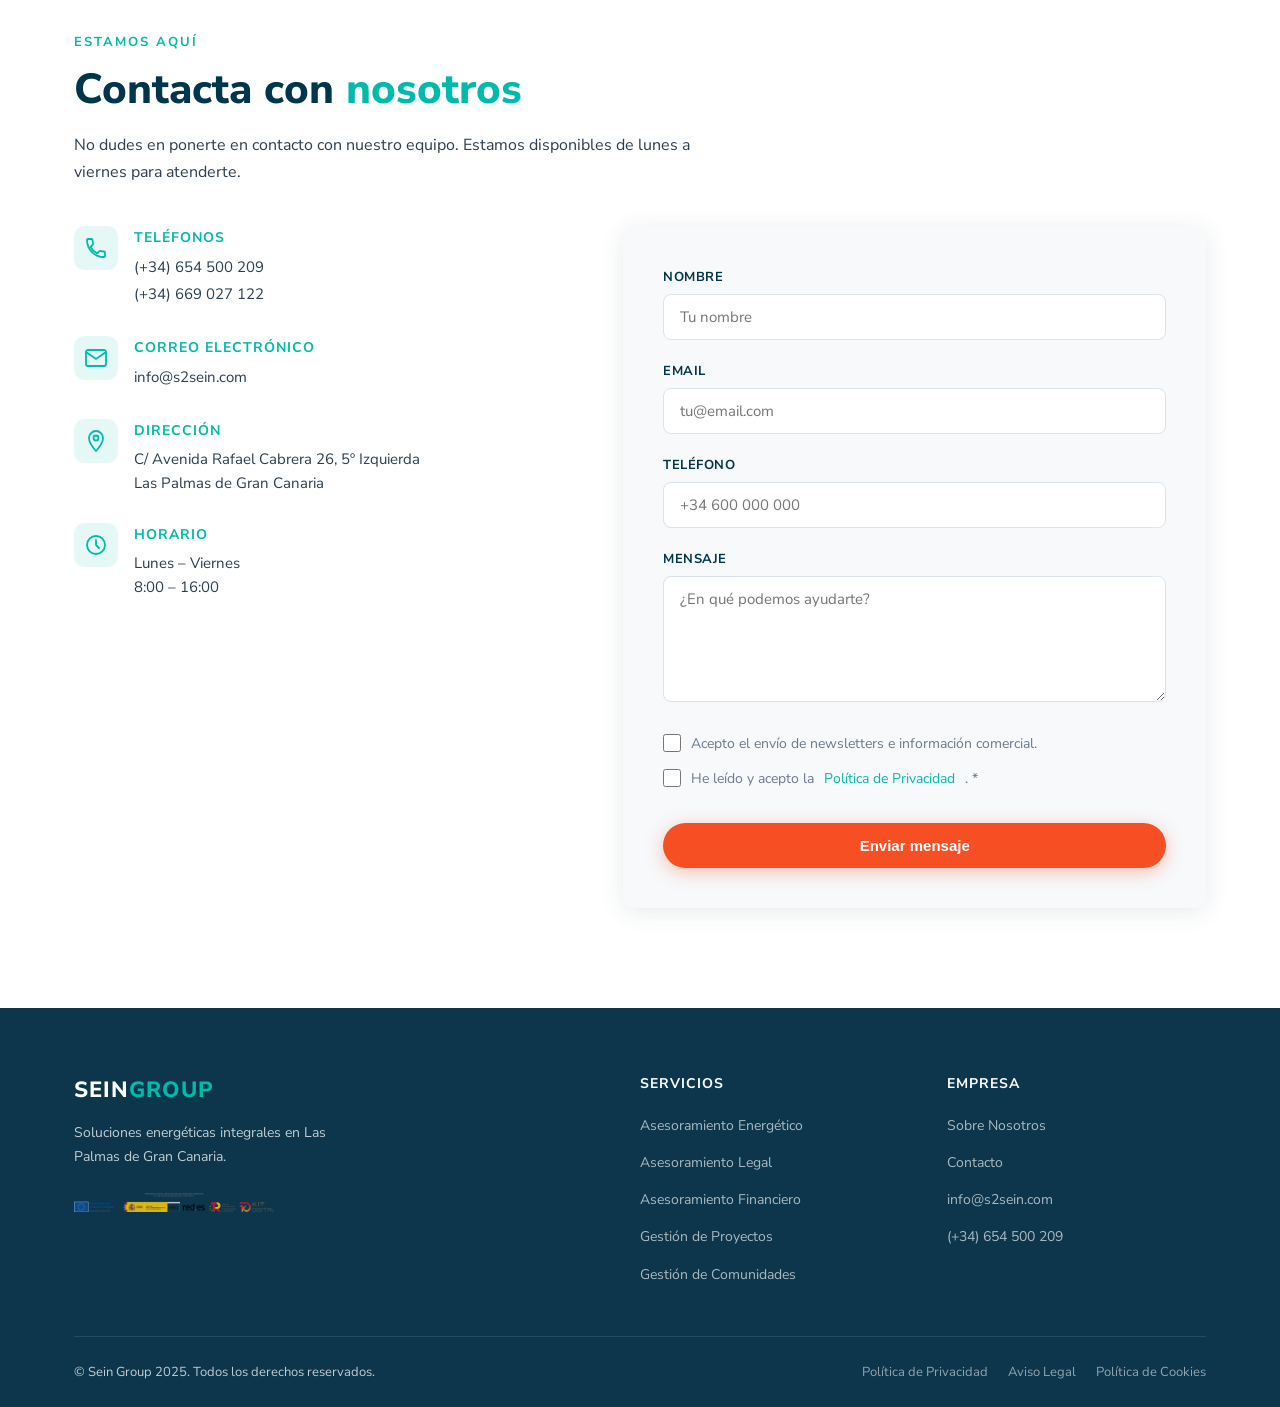
==== commit d75508b4: "Añadir clon estático completo de seingroup.es para GitHub Pages - 12 páginas HTML: inicio, sobre nos" ====
--- a/index.html
+++ b/index.html
@@ -26,18 +26,18 @@
       <nav class="navbar__menu" id="navMenu">
         <ul>
           <li><a href="#inicio">Inicio</a></li>
-          <li><a href="#sobre-nosotros">Sobre Nosotros</a></li>
+          <li><a href="sobre-nosotros/">Sobre Nosotros</a></li>
           <li class="has-dropdown">
-            <a href="#servicios">Servicios <svg width="12" height="8" viewBox="0 0 12 8" fill="none"><path d="M1 1l5 5 5-5" stroke="currentColor" stroke-width="1.8" stroke-linecap="round"/></svg></a>
+            <a href="servicios/">Servicios <svg width="12" height="8" viewBox="0 0 12 8" fill="none"><path d="M1 1l5 5 5-5" stroke="currentColor" stroke-width="1.8" stroke-linecap="round"/></svg></a>
             <ul class="dropdown">
-              <li><a href="#servicios">Asesoramiento Energético</a></li>
-              <li><a href="#servicios">Asesoramiento Legal</a></li>
-              <li><a href="#servicios">Asesoramiento Financiero y de Seguros</a></li>
-              <li><a href="#servicios">Gestión de Proyectos Energéticos</a></li>
-              <li><a href="#servicios">Gestión de Comunidades de Propietarios</a></li>
+              <li><a href="asesoria-energetica/">Asesoramiento Energético</a></li>
+              <li><a href="servicios/asesoramiento-legal/">Asesoramiento Legal</a></li>
+              <li><a href="servicios/asesoramiento-financiero-y-de-seguros/">Asesoramiento Financiero y de Seguros</a></li>
+              <li><a href="servicios/gestion-de-proyectos-energeticos-y-de-construccion/">Gestión de Proyectos Energéticos</a></li>
+              <li><a href="servicios/gestion-de-comunidades-de-propietarios/">Gestión de Comunidades de Propietarios</a></li>
             </ul>
           </li>
-          <li><a href="#contacto">Contacto</a></li>
+          <li><a href="contacto/">Contacto</a></li>
         </ul>
       </nav>
     </div>
@@ -272,7 +272,9 @@
           </div>
         </div>
 
-        <form class="contact__form" onsubmit="return false;">
+        <form class="contact__form" action="https://formspree.io/f/XXXXXXXX" method="POST">
+          <!-- Reemplaza XXXXXXXX con tu endpoint de Formspree -->
+          <input type="hidden" name="_subject" value="Nuevo contacto desde seingroup.es" />
           <div class="form-group">
             <label for="nombre">Nombre</label>
             <input type="text" id="nombre" name="nombre" placeholder="Tu nombre" required />
@@ -289,7 +291,17 @@
             <label for="mensaje">Mensaje</label>
             <textarea id="mensaje" name="mensaje" rows="5" placeholder="¿En qué podemos ayudarte?" required></textarea>
           </div>
-          <button type="submit" class="btn btn--primary btn--full">Enviar mensaje</button>
+          <div class="contact-checkboxes" style="margin-top:8px;">
+            <label class="form-check">
+              <input type="checkbox" name="newsletter" />
+              Acepto el envío de newsletters e información comercial.
+            </label>
+            <label class="form-check">
+              <input type="checkbox" name="privacidad" required />
+              He leído y acepto la <a href="politica-de-privacidad/" style="color:var(--teal);">Política de Privacidad</a>. *
+            </label>
+          </div>
+          <button type="submit" class="btn btn--primary btn--full" style="margin-top:20px;">Enviar mensaje</button>
         </form>
       </div>
     </div>
@@ -304,34 +316,34 @@
             <span class="logo-sein">SEIN</span><span class="logo-group">GROUP</span>
           </a>
           <p>Soluciones energéticas integrales en Las Palmas de Gran Canaria.</p>
-          <img src="https://seingroup.es/cms/uploads/cofinanciado_por_kit_digital_5-1920-s8qy44.png" alt="Cofinanciado por Kit Digital - NextGenerationEU" class="footer__badge" onerror="this.style.display='none'" />
+          <img src="images/kit-digital.png" alt="Cofinanciado por Kit Digital - NextGenerationEU" class="footer__badge" />
         </div>
         <div class="footer__links">
           <h4>Servicios</h4>
           <ul>
-            <li><a href="#servicios">Asesoramiento Energético</a></li>
-            <li><a href="#servicios">Asesoramiento Legal</a></li>
-            <li><a href="#servicios">Asesoramiento Financiero</a></li>
-            <li><a href="#servicios">Gestión de Proyectos</a></li>
-            <li><a href="#servicios">Gestión de Comunidades</a></li>
+            <li><a href="asesoria-energetica/">Asesoramiento Energético</a></li>
+            <li><a href="servicios/asesoramiento-legal/">Asesoramiento Legal</a></li>
+            <li><a href="servicios/asesoramiento-financiero-y-de-seguros/">Asesoramiento Financiero</a></li>
+            <li><a href="servicios/gestion-de-proyectos-energeticos-y-de-construccion/">Gestión de Proyectos</a></li>
+            <li><a href="servicios/gestion-de-comunidades-de-propietarios/">Gestión de Comunidades</a></li>
           </ul>
         </div>
         <div class="footer__links">
           <h4>Empresa</h4>
           <ul>
-            <li><a href="#sobre-nosotros">Sobre Nosotros</a></li>
-            <li><a href="#contacto">Contacto</a></li>
+            <li><a href="sobre-nosotros/">Sobre Nosotros</a></li>
+            <li><a href="contacto/">Contacto</a></li>
             <li><a href="mailto:info@s2sein.com">info@s2sein.com</a></li>
             <li><a href="tel:+34654500209">(+34) 654 500 209</a></li>
           </ul>
         </div>
       </div>
       <div class="footer__bottom">
-        <p>© Sein Group 2024. Todos los derechos reservados.</p>
+        <p>© Sein Group 2025. Todos los derechos reservados.</p>
         <div class="footer__legal">
-          <a href="#">Política de Privacidad</a>
-          <a href="#">Aviso Legal</a>
-          <a href="#">Política de Cookies</a>
+          <a href="politica-de-privacidad/">Política de Privacidad</a>
+          <a href="aviso-legal/">Aviso Legal</a>
+          <a href="politica-de-cookies/">Política de Cookies</a>
         </div>
       </div>
     </div>
--- a/style.css
+++ b/style.css
@@ -820,3 +820,360 @@
   .hero__title { font-size: 36px; }
   h2 { font-size: 28px; }
 }
+
+/* ===========================
+   Interior Page Hero
+=========================== */
+.page-hero {
+  background: linear-gradient(135deg, var(--dark) 0%, #005a7a 60%, #007a90 100%);
+  padding: 140px 0 70px;
+  position: relative;
+  overflow: hidden;
+}
+
+.page-hero::before {
+  content: '';
+  position: absolute;
+  inset: 0;
+  background:
+    radial-gradient(ellipse 60% 50% at 80% 30%, rgba(0,186,170,0.18) 0%, transparent 70%),
+    radial-gradient(ellipse 40% 60% at 10% 80%, rgba(245,79,35,0.08) 0%, transparent 70%);
+}
+
+.page-hero__content {
+  position: relative;
+  z-index: 2;
+}
+
+.page-hero__tag {
+  display: inline-block;
+  font-size: 13px;
+  font-weight: 700;
+  letter-spacing: 2px;
+  text-transform: uppercase;
+  color: var(--teal);
+  margin-bottom: 12px;
+}
+
+.page-hero__title {
+  font-size: clamp(28px, 4vw, 52px);
+  font-weight: 800;
+  color: var(--white);
+  line-height: 1.15;
+  margin-bottom: 20px;
+}
+
+.breadcrumb {
+  display: flex;
+  align-items: center;
+  gap: 8px;
+  font-size: 14px;
+  color: rgba(255,255,255,0.65);
+  flex-wrap: wrap;
+}
+
+.breadcrumb a {
+  color: rgba(255,255,255,0.65);
+  transition: color var(--transition);
+}
+
+.breadcrumb a:hover { color: var(--teal); }
+.breadcrumb__sep { opacity: 0.5; }
+
+/* ===========================
+   Page Sections
+=========================== */
+.page-section {
+  padding: 80px 0;
+}
+
+.page-section--gray {
+  background: var(--light-bg);
+}
+
+.page-intro p {
+  font-size: 17px;
+  color: var(--text-light);
+  margin-bottom: 16px;
+}
+
+/* Two column layout */
+.two-col {
+  display: grid;
+  grid-template-columns: 1fr 1fr;
+  gap: 64px;
+  align-items: center;
+}
+
+.two-col__img img {
+  width: 100%;
+  border-radius: var(--radius);
+  box-shadow: 0 8px 40px rgba(0,54,75,0.18);
+  object-fit: cover;
+  height: 380px;
+}
+
+.two-col__text p {
+  color: var(--text-light);
+  margin-bottom: 16px;
+}
+
+/* Feature list */
+.feature-list {
+  list-style: none;
+  margin-top: 24px;
+  display: flex;
+  flex-direction: column;
+  gap: 12px;
+}
+
+.feature-list li {
+  display: flex;
+  align-items: flex-start;
+  gap: 12px;
+  font-size: 15px;
+  color: var(--text);
+  line-height: 1.5;
+}
+
+.feature-list li::before {
+  content: '';
+  display: block;
+  width: 22px;
+  height: 22px;
+  min-width: 22px;
+  background: var(--teal);
+  border-radius: 50%;
+  background-image: url("data:image/svg+xml,%3Csvg viewBox='0 0 22 22' fill='none' xmlns='http://www.w3.org/2000/svg'%3E%3Cpath d='M6 11l4 4 6-7' stroke='white' stroke-width='2' stroke-linecap='round' stroke-linejoin='round'/%3E%3C/svg%3E");
+  background-size: cover;
+  margin-top: 2px;
+}
+
+/* Info cards grid */
+.cards-grid {
+  display: grid;
+  grid-template-columns: repeat(3, 1fr);
+  gap: 28px;
+  margin-top: 48px;
+}
+
+.info-card {
+  background: var(--white);
+  border-radius: var(--radius);
+  padding: 32px 28px;
+  box-shadow: var(--shadow);
+  border-top: 3px solid var(--teal);
+  transition: transform var(--transition);
+}
+
+.info-card:hover { transform: translateY(-4px); }
+.info-card__icon { width: 48px; height: 48px; margin-bottom: 16px; }
+.info-card h3 { margin-bottom: 10px; }
+.info-card p { font-size: 14px; color: var(--text-light); line-height: 1.7; }
+
+/* ===========================
+   CTA Banner
+=========================== */
+.cta-section {
+  background: linear-gradient(135deg, var(--dark) 0%, #005a7a 100%);
+  padding: 80px 0;
+  text-align: center;
+  color: var(--white);
+}
+
+.cta-section h2 { color: var(--white); margin-bottom: 16px; }
+.cta-section p {
+  color: rgba(255,255,255,0.75);
+  max-width: 560px;
+  margin: 0 auto 36px;
+  font-size: 17px;
+}
+
+/* ===========================
+   Legal Pages
+=========================== */
+.legal-content {
+  max-width: 860px;
+  margin: 0 auto;
+  padding: 80px 24px;
+}
+
+.legal-content h2 {
+  font-size: 22px;
+  margin-top: 48px;
+  margin-bottom: 12px;
+  padding-top: 24px;
+  border-top: 1px solid #e8eef4;
+}
+
+.legal-content h2:first-child { border-top: none; margin-top: 0; }
+
+.legal-content h3 {
+  font-size: 17px;
+  margin-top: 28px;
+  margin-bottom: 8px;
+}
+
+.legal-content p {
+  color: var(--text-light);
+  margin-bottom: 14px;
+  font-size: 15px;
+  line-height: 1.8;
+}
+
+.legal-content ul {
+  list-style: disc;
+  padding-left: 28px;
+  margin-bottom: 16px;
+}
+
+.legal-content ul li {
+  color: var(--text-light);
+  font-size: 15px;
+  margin-bottom: 8px;
+  line-height: 1.7;
+}
+
+.legal-content a { color: var(--teal); }
+.legal-content a:hover { text-decoration: underline; }
+
+/* ===========================
+   Sobre Nosotros
+=========================== */
+.quote-block {
+  border-left: 4px solid var(--teal);
+  padding: 24px 32px;
+  margin: 40px 0;
+  background: var(--light-bg);
+  border-radius: 0 var(--radius) var(--radius) 0;
+}
+
+.quote-block blockquote {
+  font-size: 22px;
+  font-style: italic;
+  color: var(--dark);
+  font-weight: 700;
+  margin-bottom: 8px;
+  line-height: 1.4;
+}
+
+.quote-block cite {
+  font-size: 14px;
+  color: var(--text-light);
+  font-style: normal;
+}
+
+.objetivos-grid {
+  display: grid;
+  grid-template-columns: repeat(2, 1fr);
+  gap: 24px;
+  margin-top: 16px;
+}
+
+.objetivo-item {
+  display: flex;
+  gap: 16px;
+  align-items: flex-start;
+  padding: 24px;
+  background: var(--white);
+  border-radius: var(--radius);
+  box-shadow: var(--shadow);
+}
+
+.objetivo-item__num {
+  font-size: 32px;
+  font-weight: 800;
+  color: var(--teal);
+  line-height: 1;
+  min-width: 44px;
+}
+
+.objetivo-item h4 { margin-bottom: 6px; }
+.objetivo-item p { font-size: 14px; color: var(--text-light); }
+
+.vision-block {
+  background: var(--dark);
+  color: var(--white);
+  border-radius: var(--radius);
+  padding: 56px 48px;
+  text-align: center;
+}
+
+.vision-block h2 { color: var(--white); margin-bottom: 16px; }
+.vision-block p { color: rgba(255,255,255,0.80); font-size: 17px; max-width: 640px; margin: 0 auto; }
+
+/* ===========================
+   Contact page extras
+=========================== */
+.contact-checkboxes {
+  margin-top: 8px;
+}
+
+.form-check {
+  display: flex;
+  align-items: flex-start;
+  gap: 10px;
+  margin-bottom: 12px;
+  font-size: 14px;
+  color: var(--text-light);
+  cursor: pointer;
+}
+
+.form-check input[type="checkbox"] {
+  width: 18px;
+  height: 18px;
+  min-width: 18px;
+  margin-top: 2px;
+  accent-color: var(--teal);
+  cursor: pointer;
+}
+
+.form-check a { color: var(--teal); }
+
+/* ===========================
+   Responsive interior pages
+=========================== */
+@media (max-width: 1024px) {
+  .two-col {
+    grid-template-columns: 1fr;
+    gap: 40px;
+  }
+
+  .cards-grid {
+    grid-template-columns: repeat(2, 1fr);
+  }
+
+  .objetivos-grid {
+    grid-template-columns: 1fr;
+  }
+}
+
+@media (max-width: 768px) {
+  .page-hero {
+    padding: 120px 0 56px;
+  }
+
+  .cards-grid {
+    grid-template-columns: 1fr;
+  }
+
+  .vision-block {
+    padding: 40px 24px;
+  }
+
+  .legal-content {
+    padding: 48px 0;
+  }
+
+  .two-col__img img {
+    height: 240px;
+  }
+
+  .page-section {
+    padding: 56px 0;
+  }
+
+  .cta-section {
+    padding: 56px 0;
+  }
+}
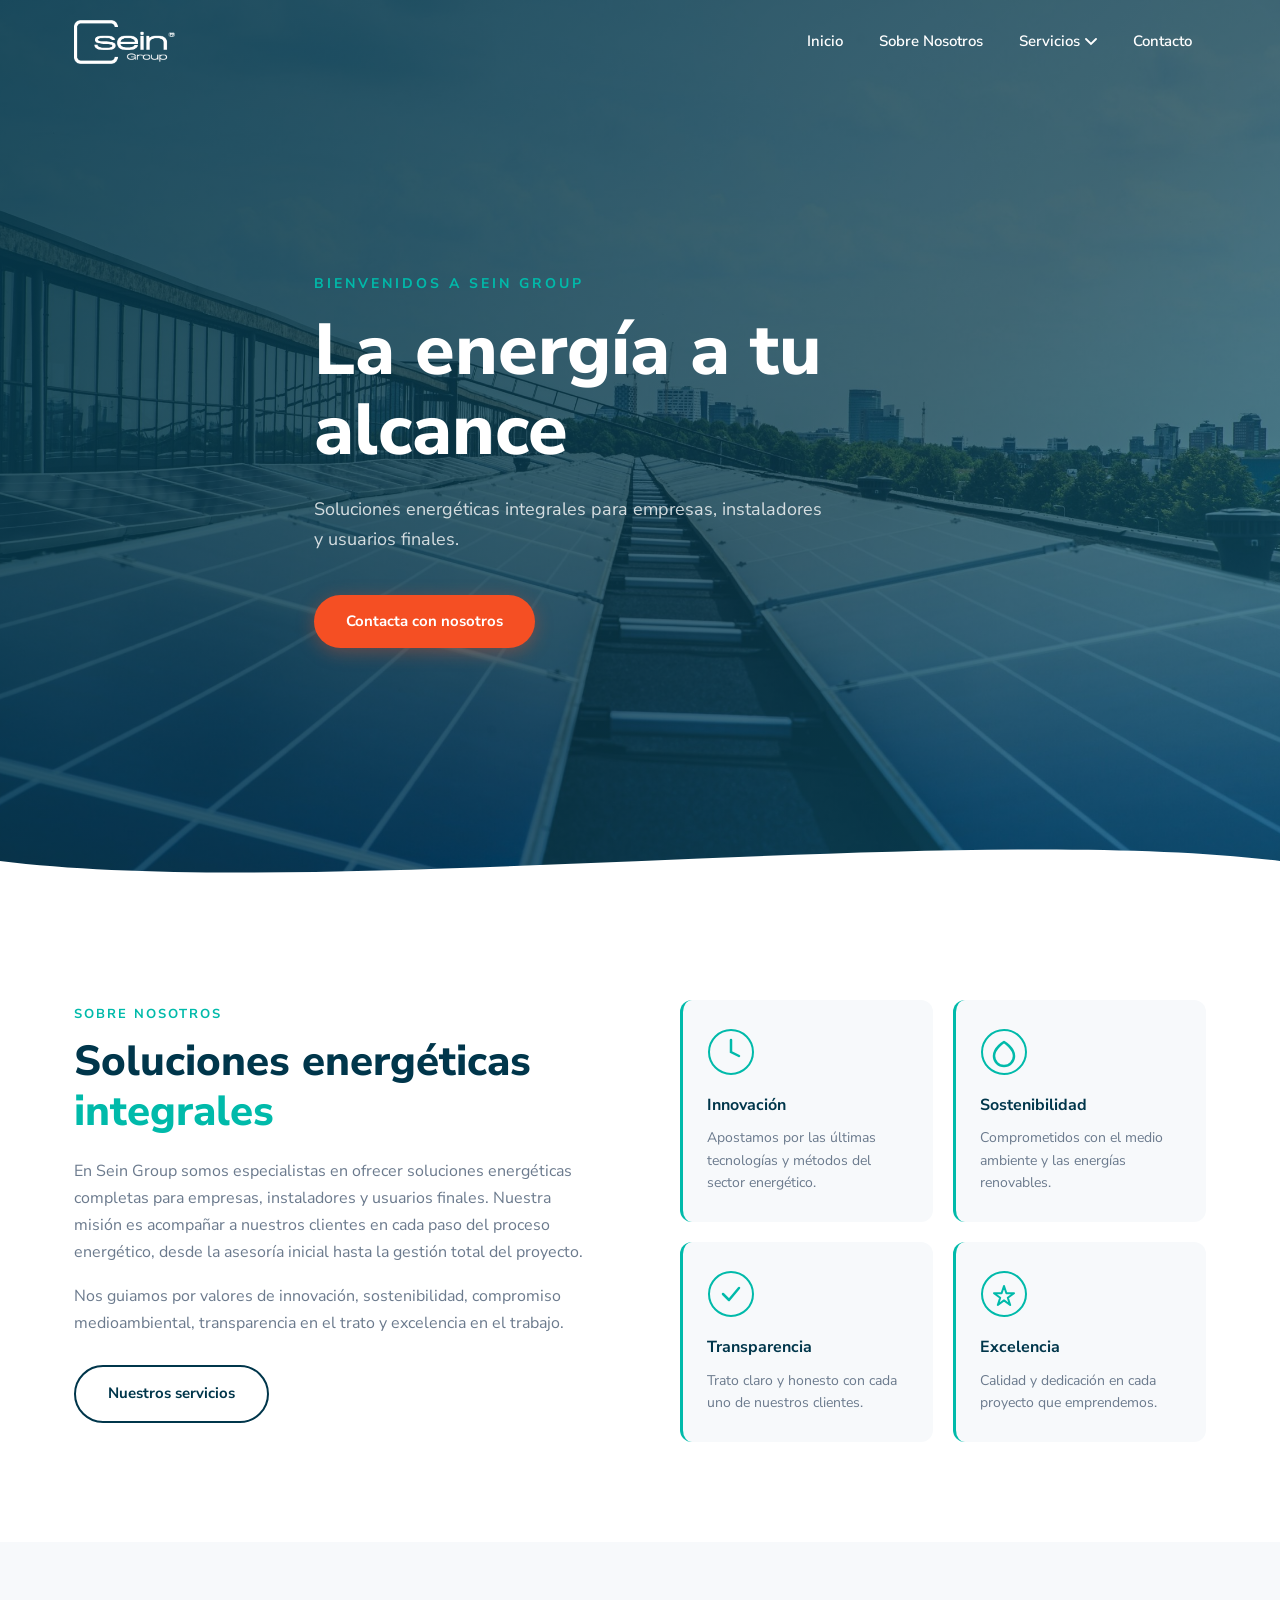
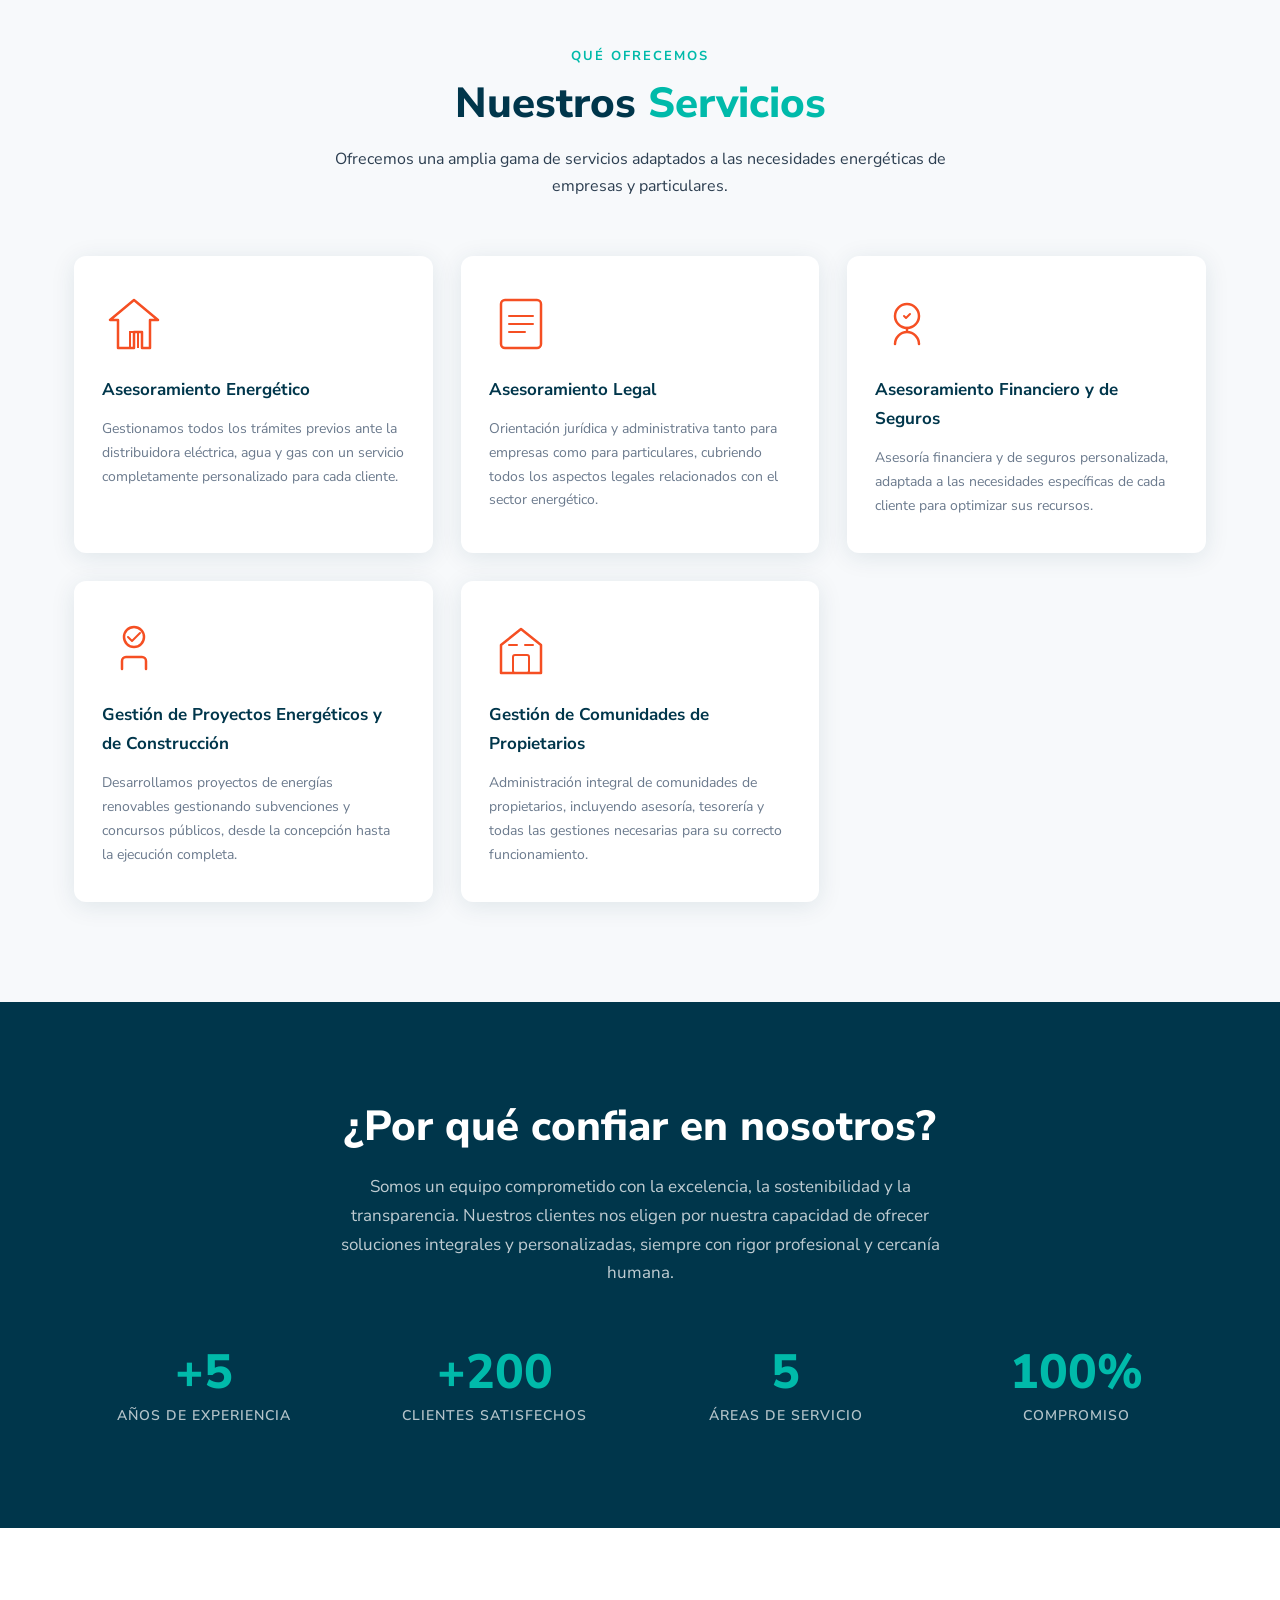
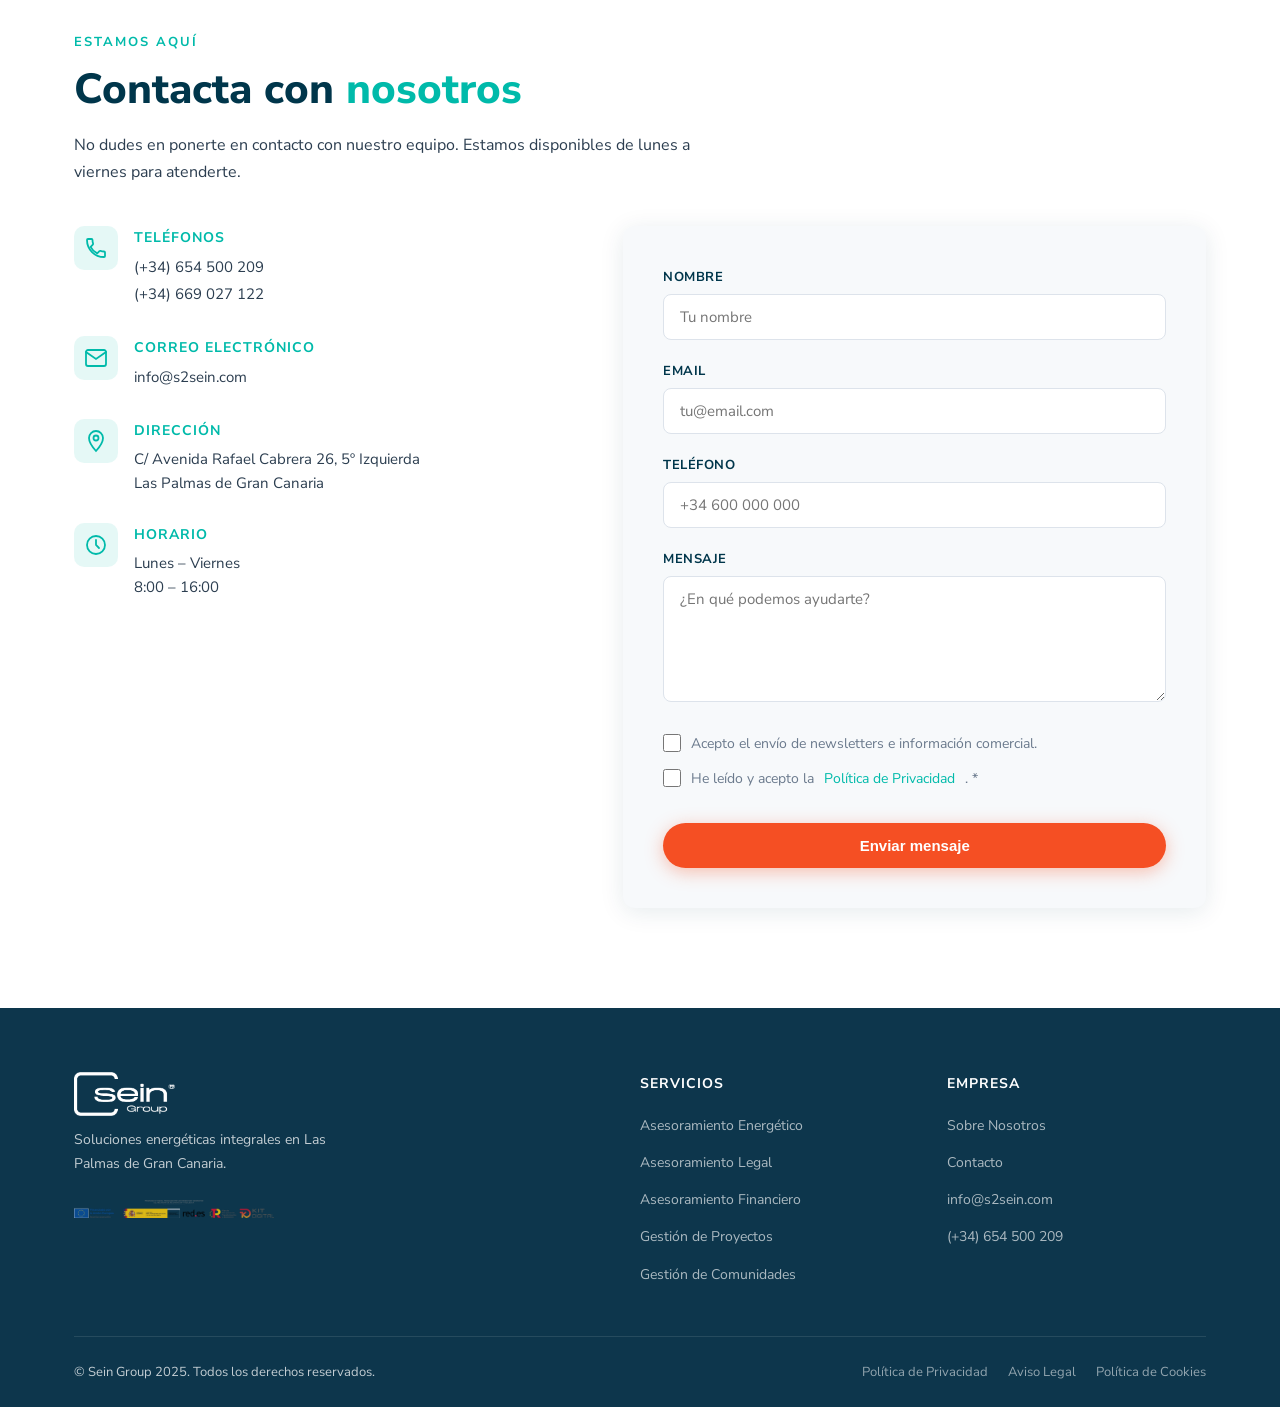
==== commit 7f634920: "Corregir logo, imagen hero y dropdown navbar - Logo: reemplazar texto SEINGROUP por imagen real (Rec" ====
--- a/index.html
+++ b/index.html
@@ -16,7 +16,7 @@
   <header class="navbar" id="navbar">
     <div class="container navbar__inner">
       <a href="#inicio" class="navbar__logo">
-        <span class="logo-sein">SEIN</span><span class="logo-group">GROUP</span>
+        <img src="images/logo.png" alt="Sein Group" class="navbar__logo-img" />
       </a>
 
       <button class="navbar__toggle" id="menuToggle" aria-label="Abrir menú">
@@ -313,7 +313,7 @@
       <div class="footer__top">
         <div class="footer__brand">
           <a href="#inicio" class="navbar__logo">
-            <span class="logo-sein">SEIN</span><span class="logo-group">GROUP</span>
+            <img src="images/logo.png" alt="Sein Group" class="navbar__logo-img" />
           </a>
           <p>Soluciones energéticas integrales en Las Palmas de Gran Canaria.</p>
           <img src="images/kit-digital.png" alt="Cofinanciado por Kit Digital - NextGenerationEU" class="footer__badge" />
--- a/style.css
+++ b/style.css
@@ -164,22 +164,20 @@
 }
 
 .navbar__logo {
-  font-size: 22px;
-  font-weight: 800;
-  letter-spacing: 1px;
-}
-
-.logo-sein {
-  color: var(--white);
-  transition: color var(--transition);
-}
-
-.logo-group {
-  color: var(--teal);
-}
-
-.navbar.scrolled .logo-sein {
-  color: var(--dark);
+  display: flex;
+  align-items: center;
+}
+
+.navbar__logo-img {
+  height: 44px;
+  width: auto;
+  object-fit: contain;
+  filter: brightness(0) invert(1);
+  transition: filter var(--transition);
+}
+
+.navbar.scrolled .navbar__logo-img {
+  filter: none;
 }
 
 .navbar__menu ul {
@@ -226,6 +224,16 @@
   flex-direction: column;
 }
 
+/* Bridge the 8px gap so moving mouse from link to dropdown keeps it open */
+.has-dropdown::after {
+  content: '';
+  position: absolute;
+  left: 0;
+  right: 0;
+  bottom: -8px;
+  height: 8px;
+}
+
 .has-dropdown:hover .dropdown {
   display: flex;
 }
@@ -275,7 +283,7 @@
   min-height: 100vh;
   display: flex;
   align-items: center;
-  background: linear-gradient(135deg, var(--dark) 0%, #005a7a 60%, #007a90 100%);
+  background: url('images/hero-bg.jpg') center/cover no-repeat;
   overflow: hidden;
 }
 
@@ -283,9 +291,7 @@
   content: '';
   position: absolute;
   inset: 0;
-  background:
-    radial-gradient(ellipse 60% 50% at 80% 30%, rgba(0,186,170,0.18) 0%, transparent 70%),
-    radial-gradient(ellipse 40% 60% at 10% 80%, rgba(245,79,35,0.10) 0%, transparent 70%);
+  background: linear-gradient(135deg, rgba(0,54,75,0.88) 0%, rgba(0,54,75,0.72) 60%, rgba(0,90,122,0.60) 100%);
 }
 
 .hero__overlay { display: none; }
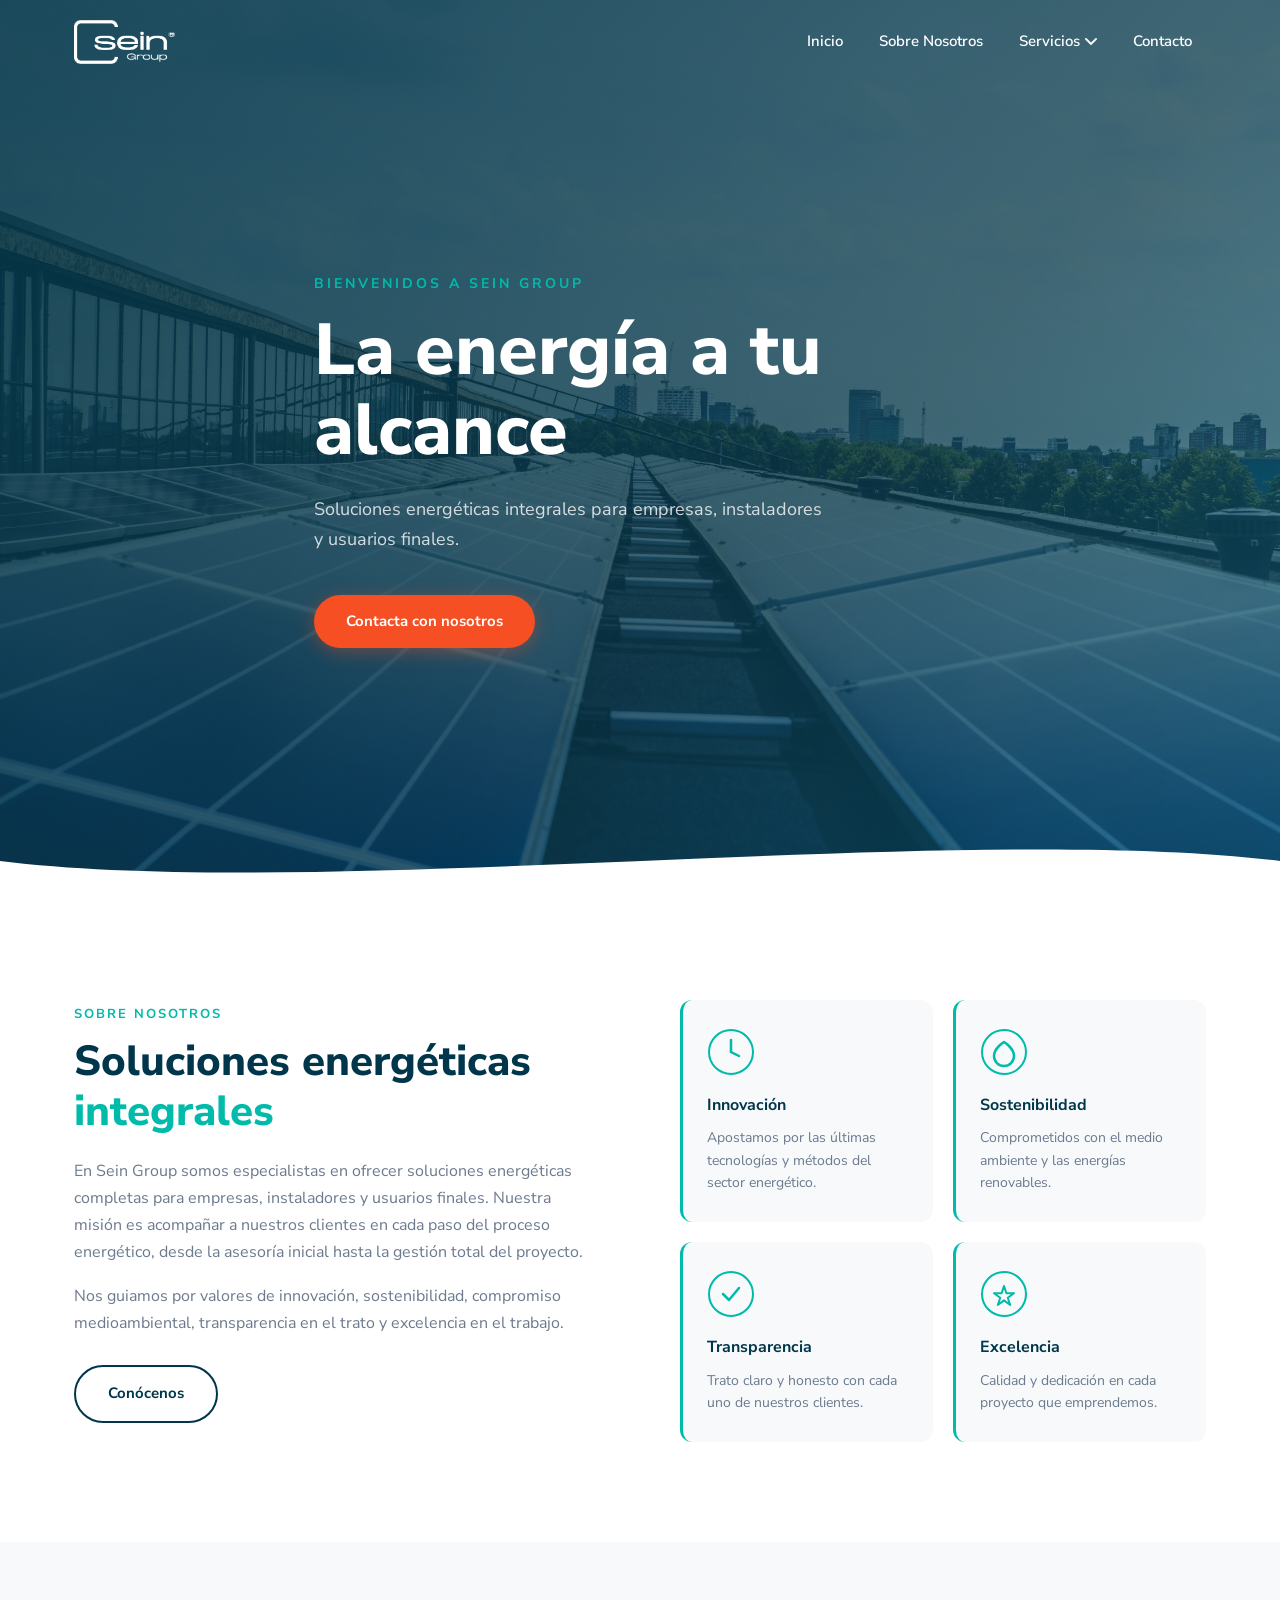
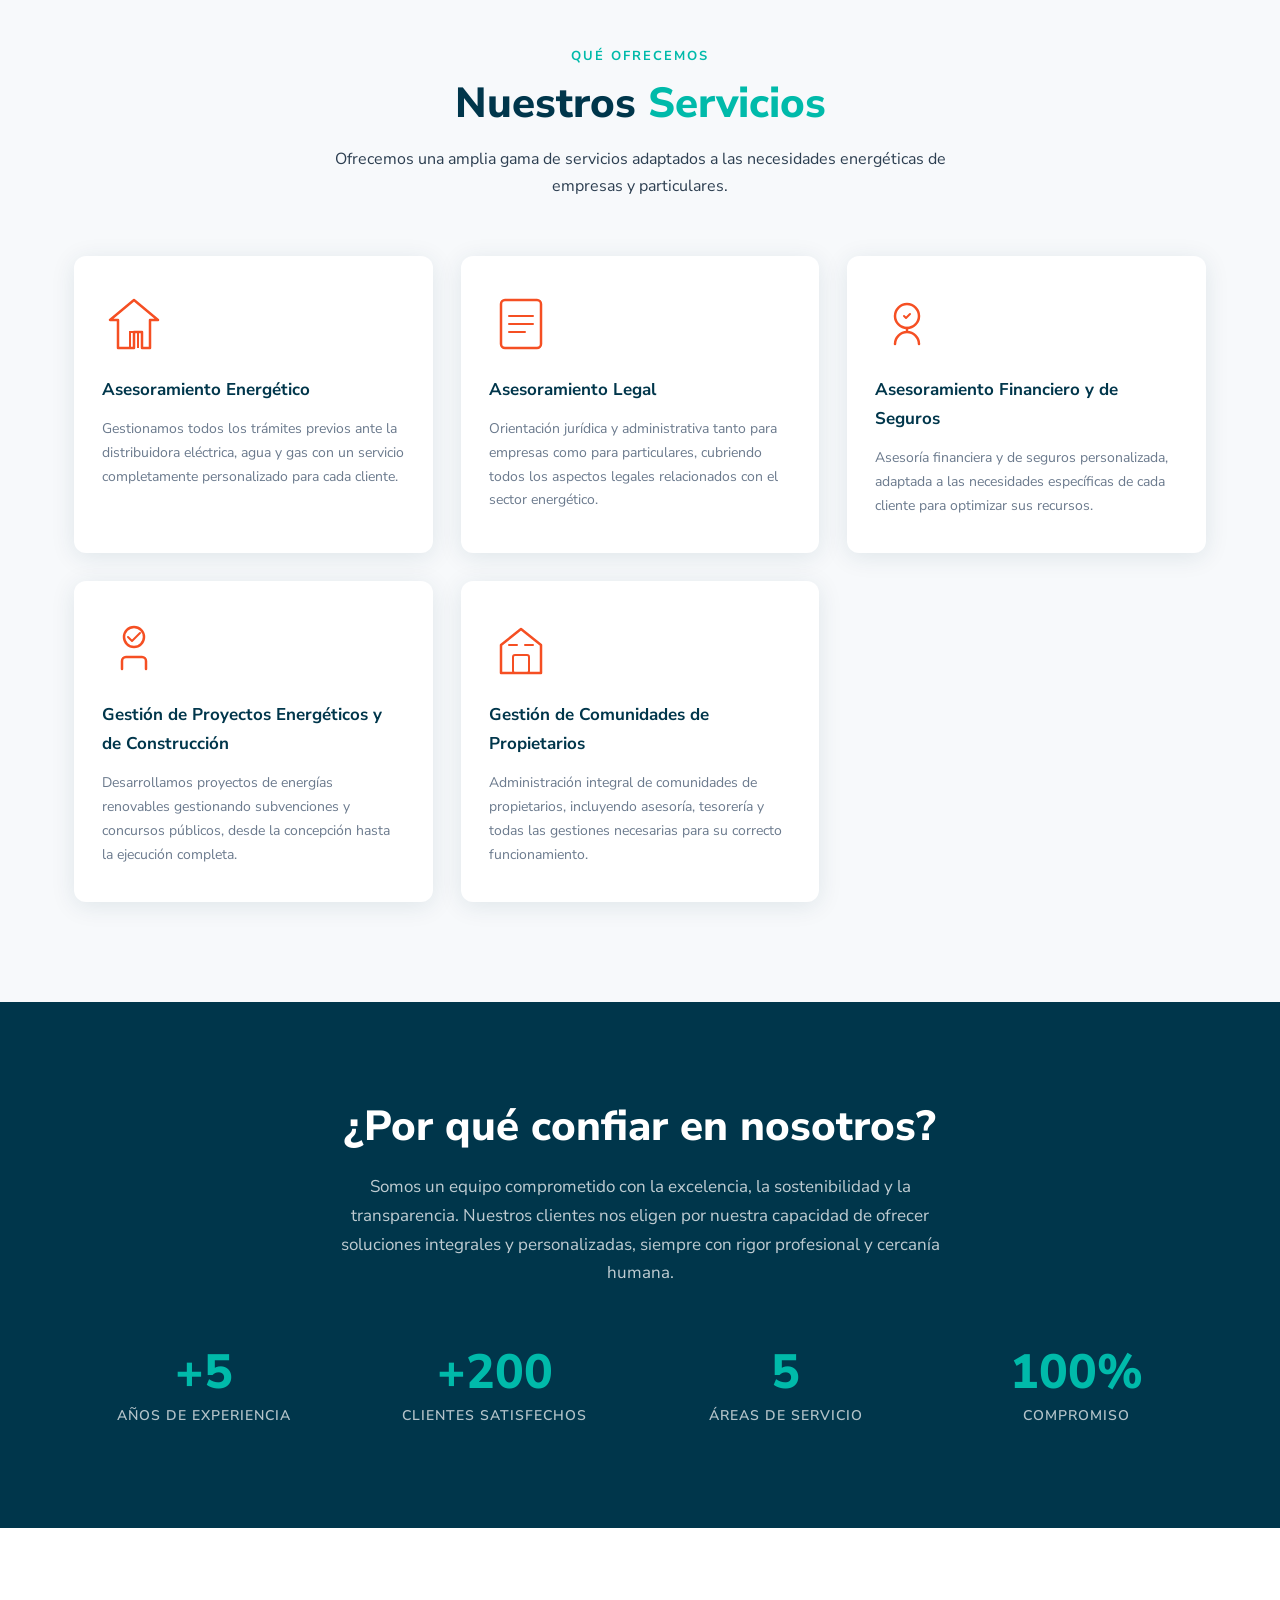
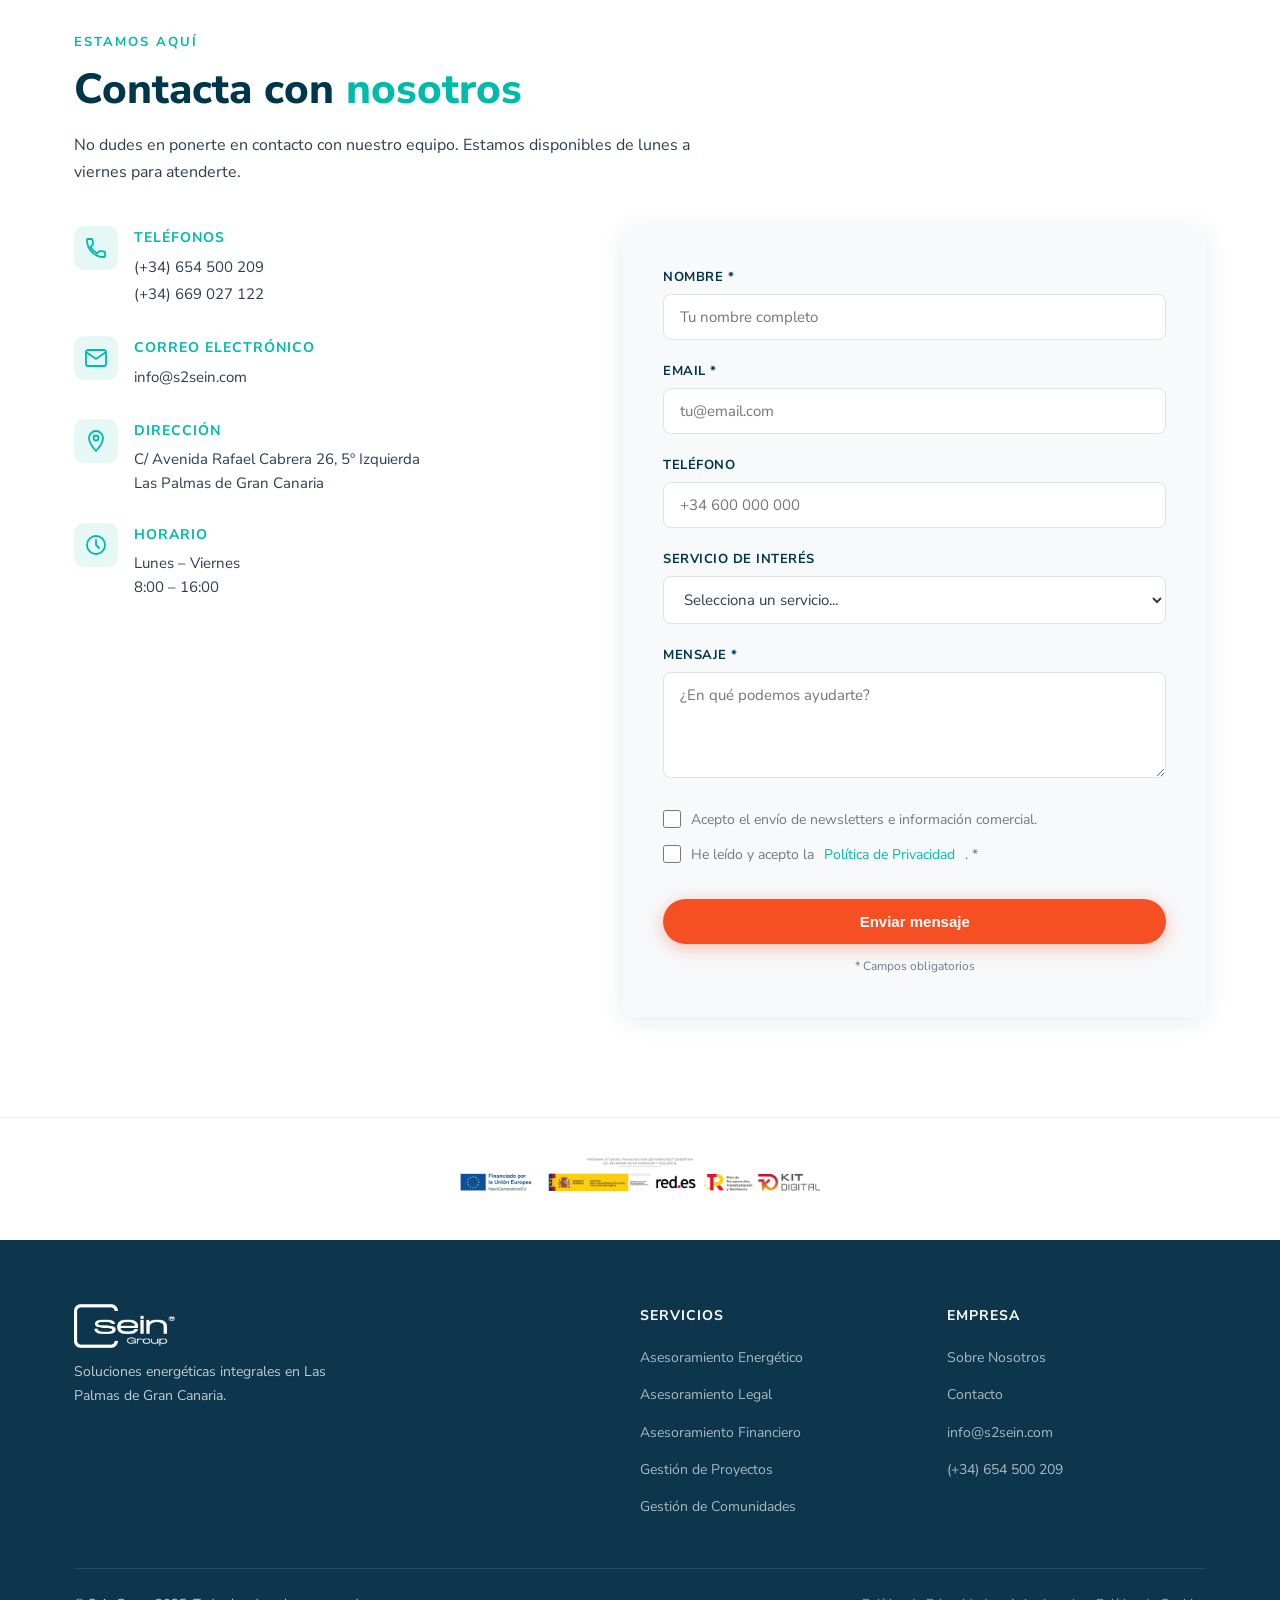
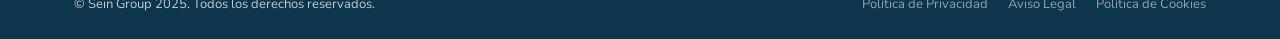
==== commit 558d3657: "Fix navbar, submenu, service links and contact form" ====
--- a/index.html
+++ b/index.html
@@ -67,7 +67,7 @@
         <h2>Soluciones energéticas <span class="highlight">integrales</span></h2>
         <p>En Sein Group somos especialistas en ofrecer soluciones energéticas completas para empresas, instaladores y usuarios finales. Nuestra misión es acompañar a nuestros clientes en cada paso del proceso energético, desde la asesoría inicial hasta la gestión total del proyecto.</p>
         <p>Nos guiamos por valores de innovación, sostenibilidad, compromiso medioambiental, transparencia en el trato y excelencia en el trabajo.</p>
-        <a href="#servicios" class="btn btn--secondary">Nuestros servicios</a>
+        <a href="sobre-nosotros/" class="btn btn--secondary">Conócenos</a>
       </div>
       <div class="about__values">
         <div class="value-card">
@@ -124,7 +124,7 @@
       </div>
       <div class="services__grid">
 
-        <div class="service-card">
+        <a href="asesoria-energetica/" class="service-card">
           <div class="service-card__icon">
             <svg viewBox="0 0 64 64" fill="none" xmlns="http://www.w3.org/2000/svg">
               <path d="M32 8L8 28h8v28h16V40h8v16h8V28h8L32 8z" stroke="#F54F23" stroke-width="2.5" stroke-linejoin="round"/>
@@ -133,9 +133,9 @@
           </div>
           <h3>Asesoramiento Energético</h3>
           <p>Gestionamos todos los trámites previos ante la distribuidora eléctrica, agua y gas con un servicio completamente personalizado para cada cliente.</p>
-        </div>
-
-        <div class="service-card">
+        </a>
+
+        <a href="servicios/asesoramiento-legal/" class="service-card">
           <div class="service-card__icon">
             <svg viewBox="0 0 64 64" fill="none" xmlns="http://www.w3.org/2000/svg">
               <rect x="12" y="8" width="40" height="48" rx="4" stroke="#F54F23" stroke-width="2.5"/>
@@ -144,9 +144,9 @@
           </div>
           <h3>Asesoramiento Legal</h3>
           <p>Orientación jurídica y administrativa tanto para empresas como para particulares, cubriendo todos los aspectos legales relacionados con el sector energético.</p>
-        </div>
-
-        <div class="service-card">
+        </a>
+
+        <a href="servicios/asesoramiento-financiero-y-de-seguros/" class="service-card">
           <div class="service-card__icon">
             <svg viewBox="0 0 64 64" fill="none" xmlns="http://www.w3.org/2000/svg">
               <circle cx="32" cy="24" r="12" stroke="#F54F23" stroke-width="2.5"/>
@@ -156,9 +156,9 @@
           </div>
           <h3>Asesoramiento Financiero y de Seguros</h3>
           <p>Asesoría financiera y de seguros personalizada, adaptada a las necesidades específicas de cada cliente para optimizar sus recursos.</p>
-        </div>
-
-        <div class="service-card">
+        </a>
+
+        <a href="servicios/gestion-de-proyectos-energeticos-y-de-construccion/" class="service-card">
           <div class="service-card__icon">
             <svg viewBox="0 0 64 64" fill="none" xmlns="http://www.w3.org/2000/svg">
               <circle cx="32" cy="20" r="10" stroke="#F54F23" stroke-width="2.5"/>
@@ -168,9 +168,9 @@
           </div>
           <h3>Gestión de Proyectos Energéticos y de Construcción</h3>
           <p>Desarrollamos proyectos de energías renovables gestionando subvenciones y concursos públicos, desde la concepción hasta la ejecución completa.</p>
-        </div>
-
-        <div class="service-card">
+        </a>
+
+        <a href="servicios/gestion-de-comunidades-de-propietarios/" class="service-card">
           <div class="service-card__icon">
             <svg viewBox="0 0 64 64" fill="none" xmlns="http://www.w3.org/2000/svg">
               <path d="M12 56V28L32 12l20 16v28H12z" stroke="#F54F23" stroke-width="2.5" stroke-linejoin="round"/>
@@ -180,7 +180,7 @@
           </div>
           <h3>Gestión de Comunidades de Propietarios</h3>
           <p>Administración integral de comunidades de propietarios, incluyendo asesoría, tesorería y todas las gestiones necesarias para su correcto funcionamiento.</p>
-        </div>
+        </a>
 
       </div>
     </div>
@@ -274,13 +274,12 @@
 
         <form class="contact__form" action="https://formspree.io/f/XXXXXXXX" method="POST">
           <!-- Reemplaza XXXXXXXX con tu endpoint de Formspree -->
-          <input type="hidden" name="_subject" value="Nuevo contacto desde seingroup.es" />
-          <div class="form-group">
-            <label for="nombre">Nombre</label>
-            <input type="text" id="nombre" name="nombre" placeholder="Tu nombre" required />
-          </div>
-          <div class="form-group">
-            <label for="email">Email</label>
+          <div class="form-group">
+            <label for="nombre">Nombre *</label>
+            <input type="text" id="nombre" name="nombre" placeholder="Tu nombre completo" required />
+          </div>
+          <div class="form-group">
+            <label for="email">Email *</label>
             <input type="email" id="email" name="email" placeholder="tu@email.com" required />
           </div>
           <div class="form-group">
@@ -288,10 +287,22 @@
             <input type="tel" id="telefono" name="telefono" placeholder="+34 600 000 000" />
           </div>
           <div class="form-group">
-            <label for="mensaje">Mensaje</label>
-            <textarea id="mensaje" name="mensaje" rows="5" placeholder="¿En qué podemos ayudarte?" required></textarea>
-          </div>
-          <div class="contact-checkboxes" style="margin-top:8px;">
+            <label for="servicio">Servicio de interés</label>
+            <select id="servicio" name="servicio" style="width:100%;padding:12px 16px;border:1.5px solid #dde3eb;border-radius:8px;font-family:inherit;font-size:15px;color:var(--text);background:var(--white);outline:none;">
+              <option value="">Selecciona un servicio...</option>
+              <option value="energetico">Asesoramiento Energético</option>
+              <option value="legal">Asesoramiento Legal</option>
+              <option value="financiero">Asesoramiento Financiero y de Seguros</option>
+              <option value="proyectos">Gestión de Proyectos Energéticos</option>
+              <option value="comunidades">Gestión de Comunidades de Propietarios</option>
+              <option value="otro">Otro</option>
+            </select>
+          </div>
+          <div class="form-group">
+            <label for="mensaje">Mensaje *</label>
+            <textarea id="mensaje" name="mensaje" rows="4" placeholder="¿En qué podemos ayudarte?" required></textarea>
+          </div>
+          <div class="contact-checkboxes">
             <label class="form-check">
               <input type="checkbox" name="newsletter" />
               Acepto el envío de newsletters e información comercial.
@@ -302,10 +313,16 @@
             </label>
           </div>
           <button type="submit" class="btn btn--primary btn--full" style="margin-top:20px;">Enviar mensaje</button>
+          <p style="font-size:12px;color:var(--text-light);margin-top:12px;text-align:center;">* Campos obligatorios</p>
         </form>
       </div>
     </div>
   </section>
+
+  <!-- KIT DIGITAL -->
+  <div class="kit-digital-banner">
+    <img src="images/kit-digital.png" alt="Cofinanciado por Kit Digital - NextGenerationEU" />
+  </div>
 
   <!-- FOOTER -->
   <footer class="footer">
@@ -316,7 +333,6 @@
             <img src="images/logo.png" alt="Sein Group" class="navbar__logo-img" />
           </a>
           <p>Soluciones energéticas integrales en Las Palmas de Gran Canaria.</p>
-          <img src="images/kit-digital.png" alt="Cofinanciado por Kit Digital - NextGenerationEU" class="footer__badge" />
         </div>
         <div class="footer__links">
           <h4>Servicios</h4>
--- a/style.css
+++ b/style.css
@@ -206,7 +206,8 @@
   color: var(--dark);
 }
 
-.navbar__menu ul li a:hover {
+.navbar__menu ul li a:hover,
+.navbar.scrolled .navbar__menu ul li a:hover {
   color: var(--orange);
 }
 
@@ -244,6 +245,8 @@
   font-size: 14px;
   font-weight: 600;
   border-radius: 0;
+  white-space: nowrap;
+  text-align: left;
 }
 
 .has-dropdown .dropdown li a:hover {
@@ -416,6 +419,7 @@
 }
 
 .service-card {
+  display: block;
   background: var(--white);
   border-radius: var(--radius);
   padding: 36px 28px;
@@ -423,6 +427,8 @@
   transition: transform var(--transition), box-shadow var(--transition);
   position: relative;
   overflow: hidden;
+  text-decoration: none;
+  color: inherit;
 }
 
 .service-card::after {
@@ -631,6 +637,21 @@
 .form-group textarea { resize: vertical; }
 
 /* ===========================
+   Kit Digital banner
+=========================== */
+.kit-digital-banner {
+  background: var(--white);
+  padding: 40px 0;
+  border-top: 1px solid #e8eef4;
+  text-align: center;
+}
+
+.kit-digital-banner img {
+  max-width: 360px;
+  width: 100%;
+}
+
+/* ===========================
    Footer
 =========================== */
 .footer {
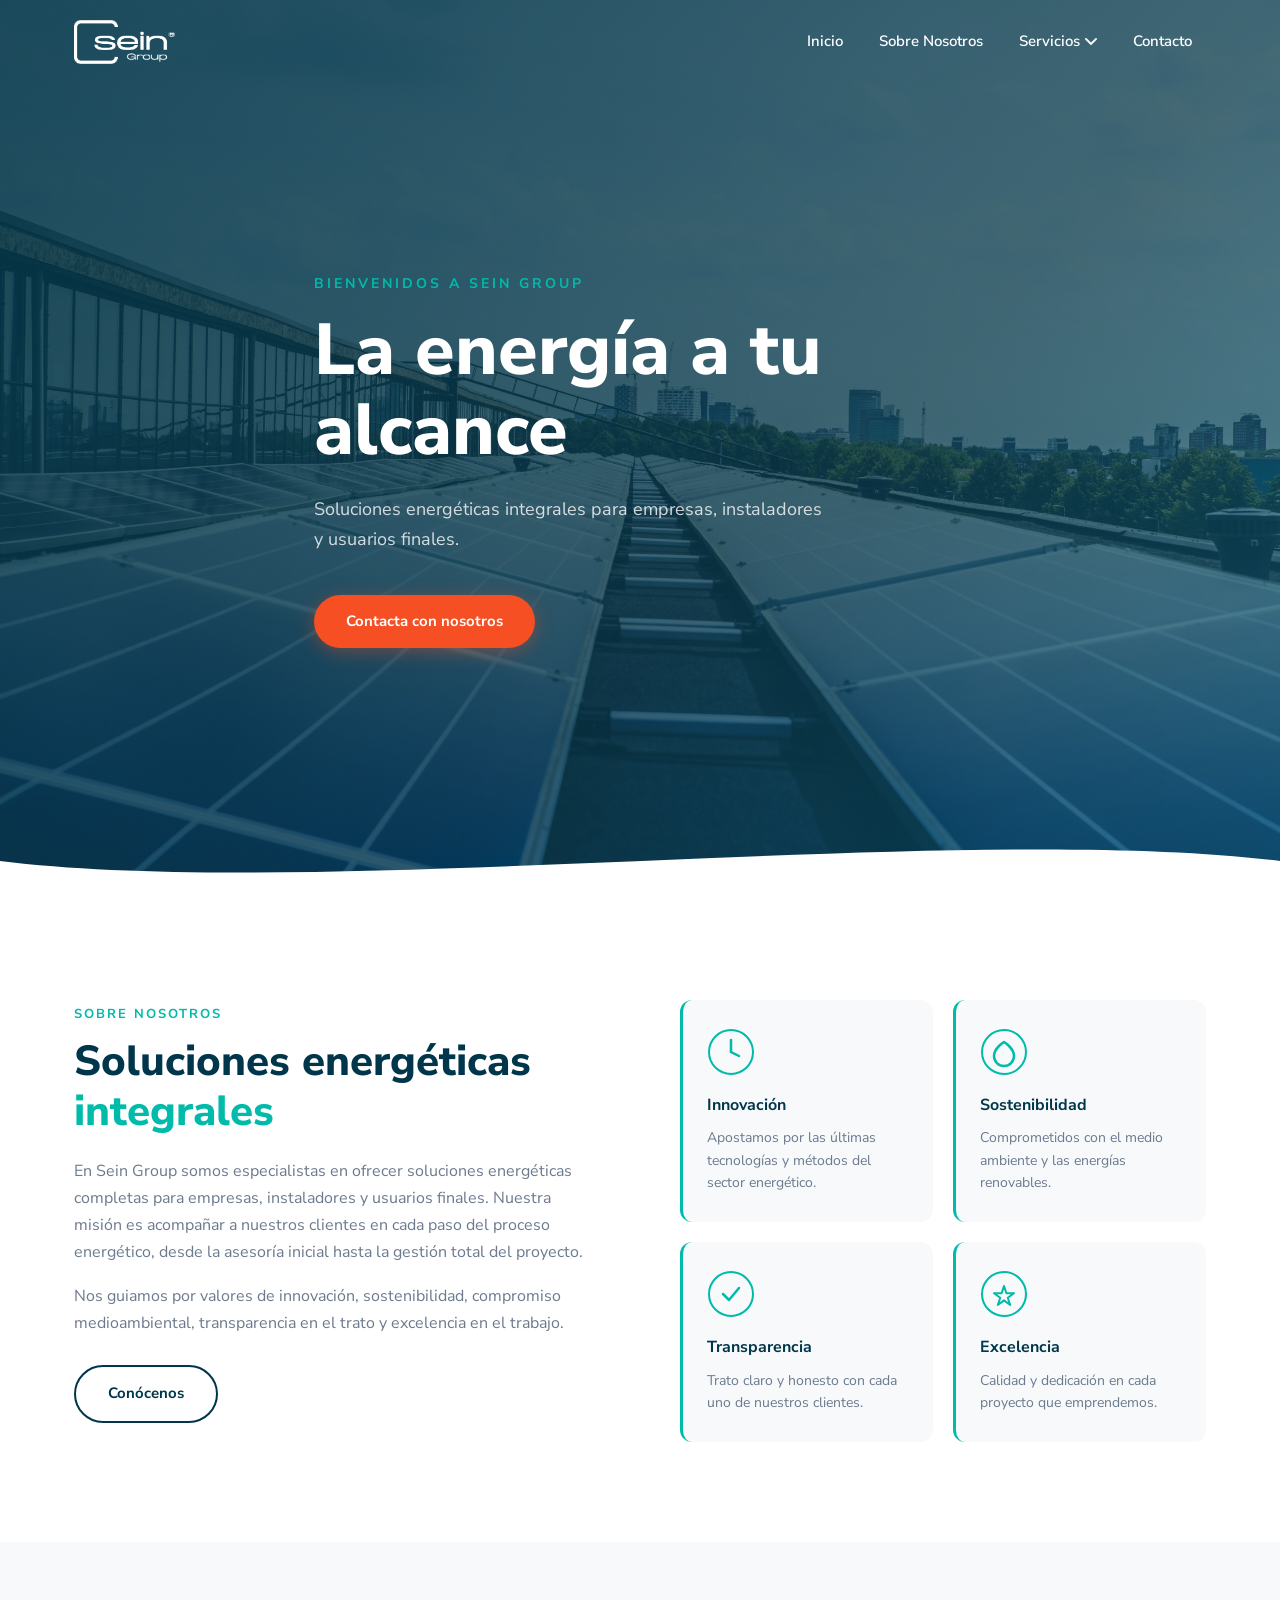
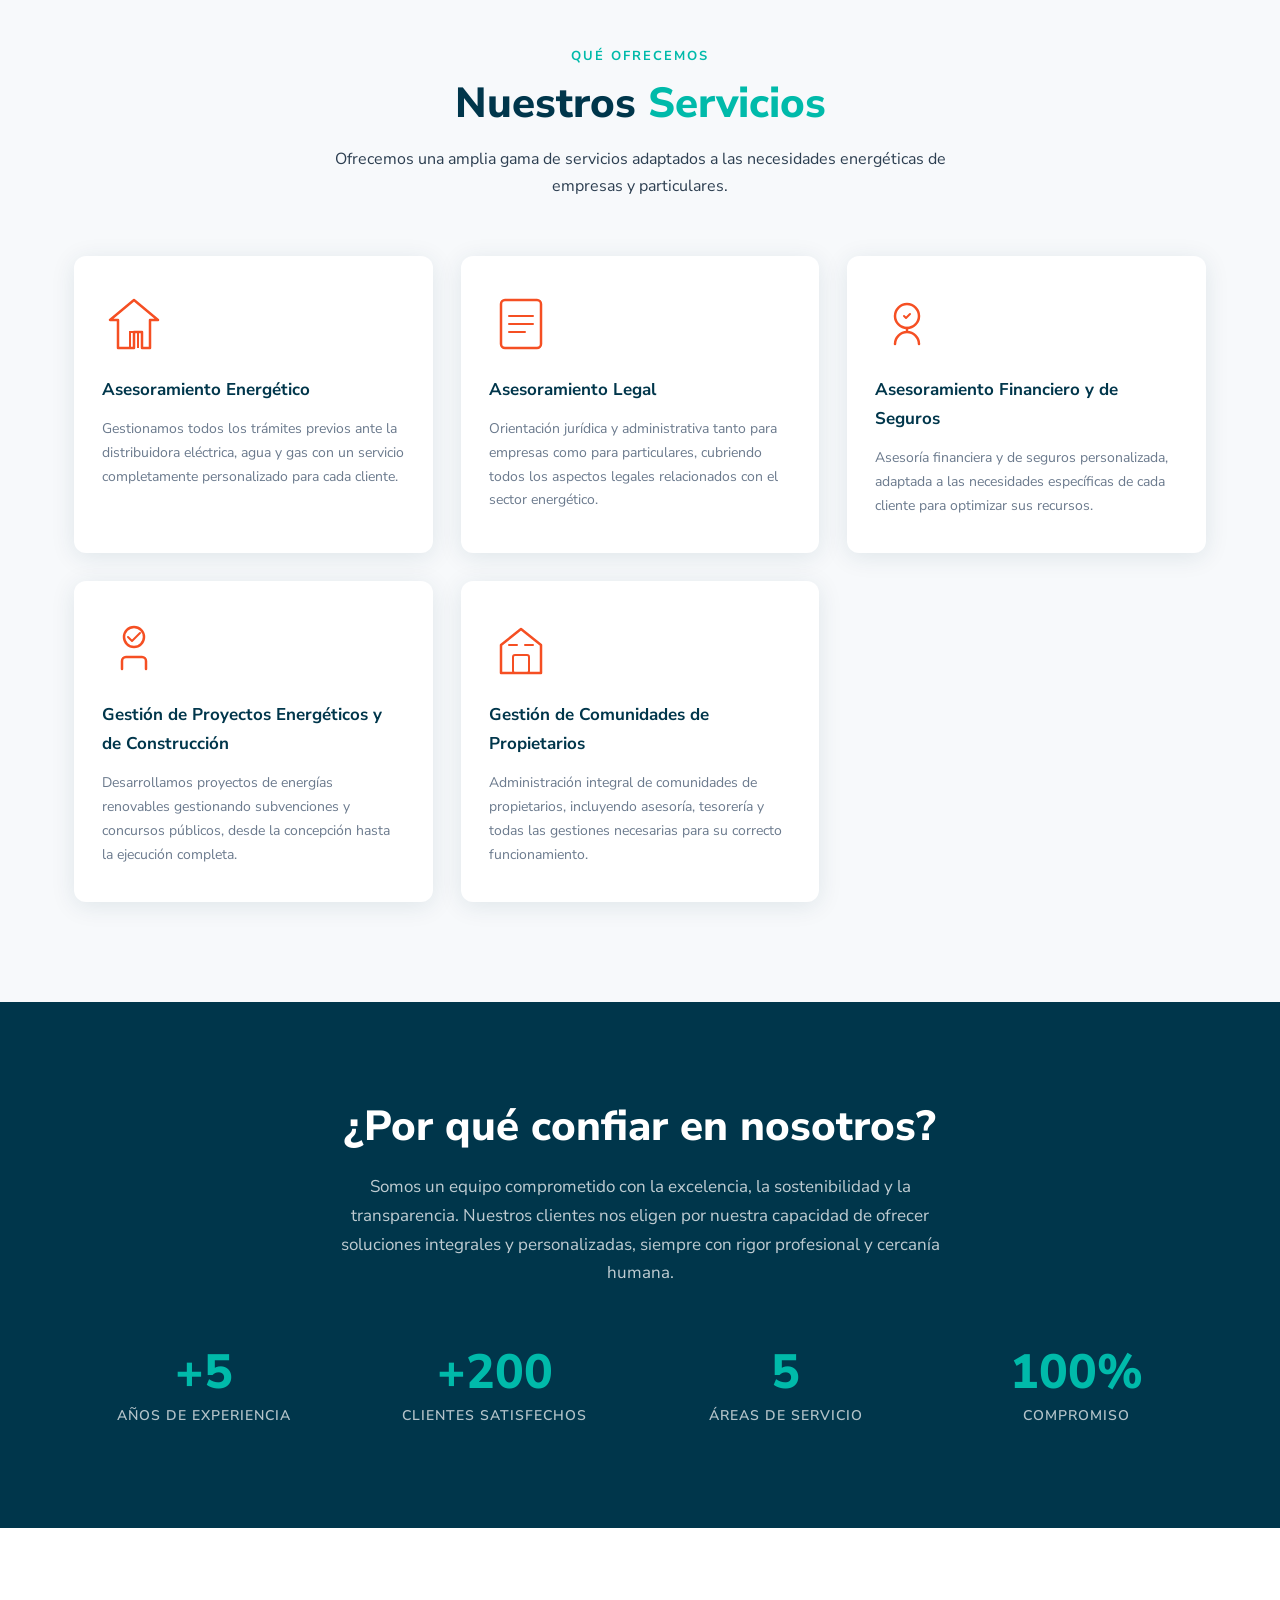
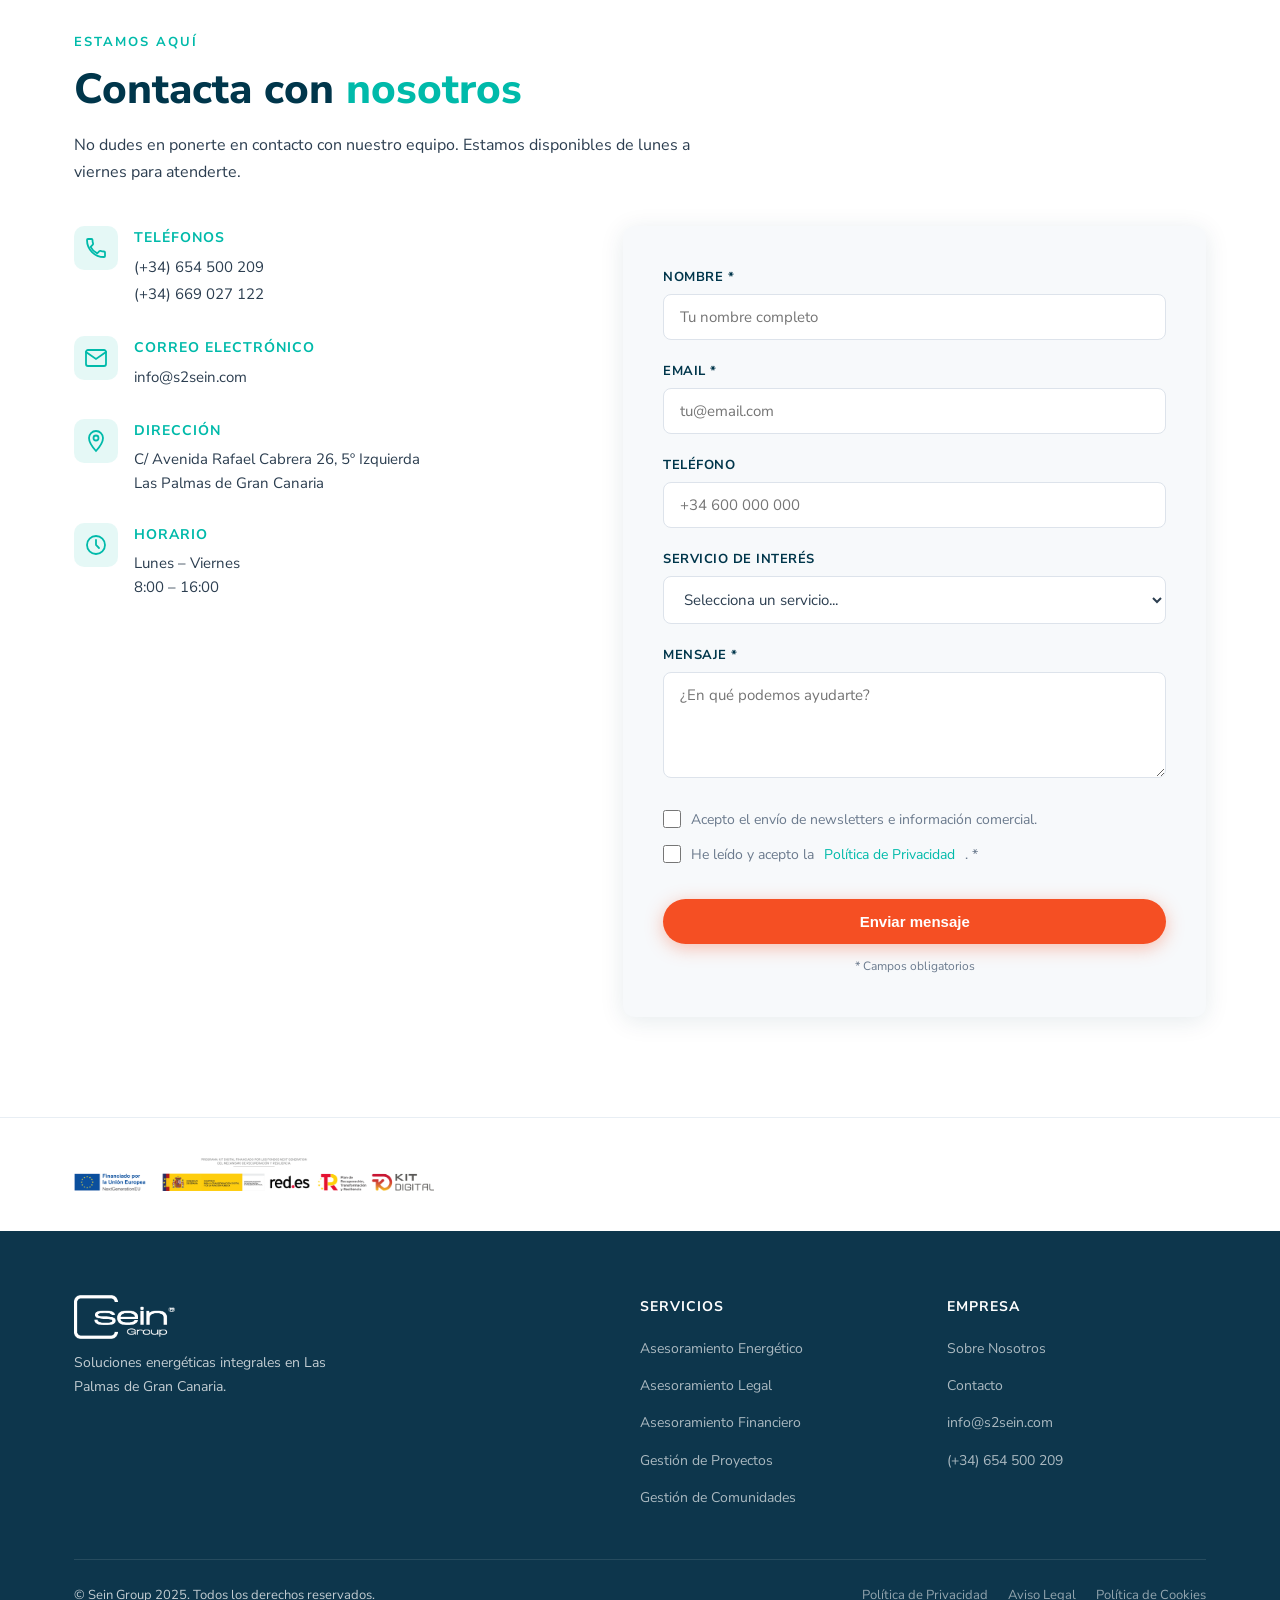
==== commit 336a5ece: "Wrap kit digital image inside container div" ====
--- a/index.html
+++ b/index.html
@@ -321,7 +321,9 @@
 
   <!-- KIT DIGITAL -->
   <div class="kit-digital-banner">
-    <img src="images/kit-digital.png" alt="Cofinanciado por Kit Digital - NextGenerationEU" />
+    <div class="container">
+      <img src="images/kit-digital.png" alt="Cofinanciado por Kit Digital - NextGenerationEU" />
+    </div>
   </div>
 
   <!-- FOOTER -->
--- a/style.css
+++ b/style.css
@@ -643,7 +643,11 @@
   background: var(--white);
   padding: 40px 0;
   border-top: 1px solid #e8eef4;
-  text-align: center;
+}
+
+.kit-digital-banner .container {
+  display: flex;
+  align-items: center;
 }
 
 .kit-digital-banner img {
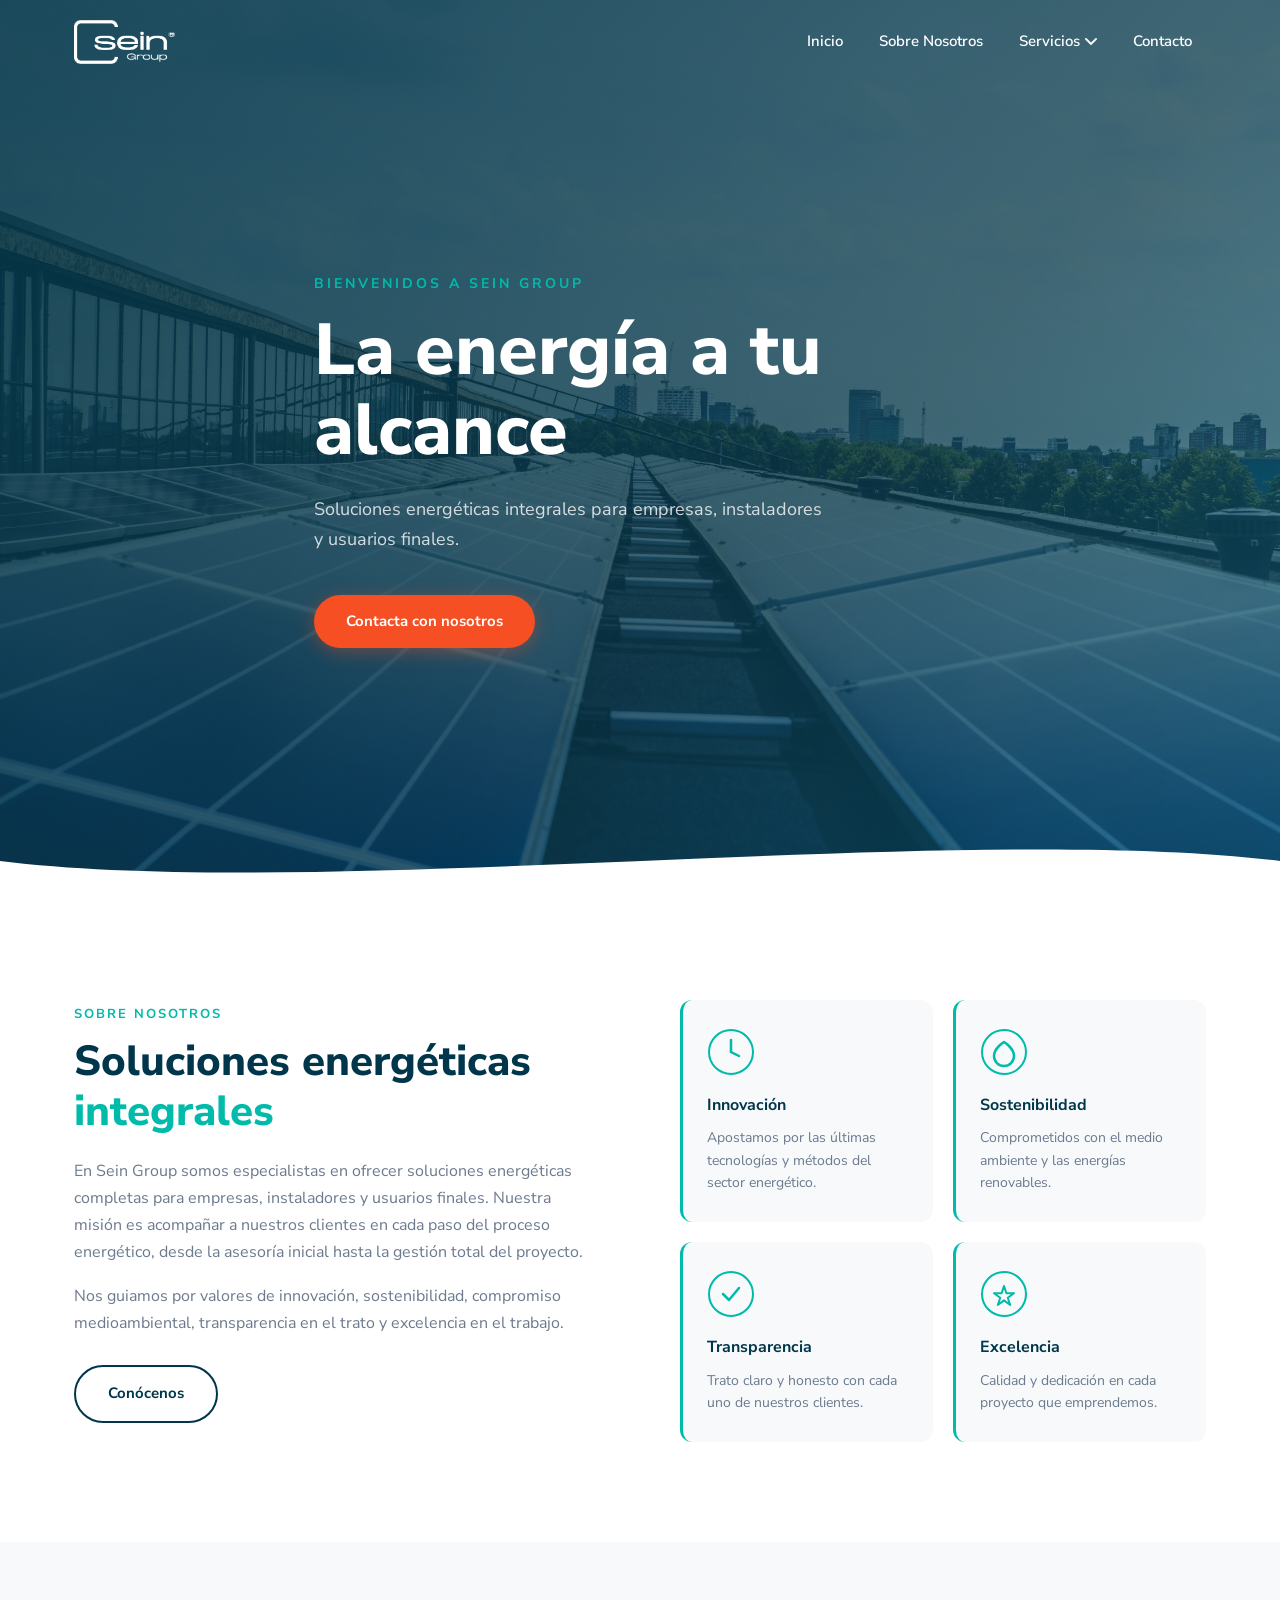
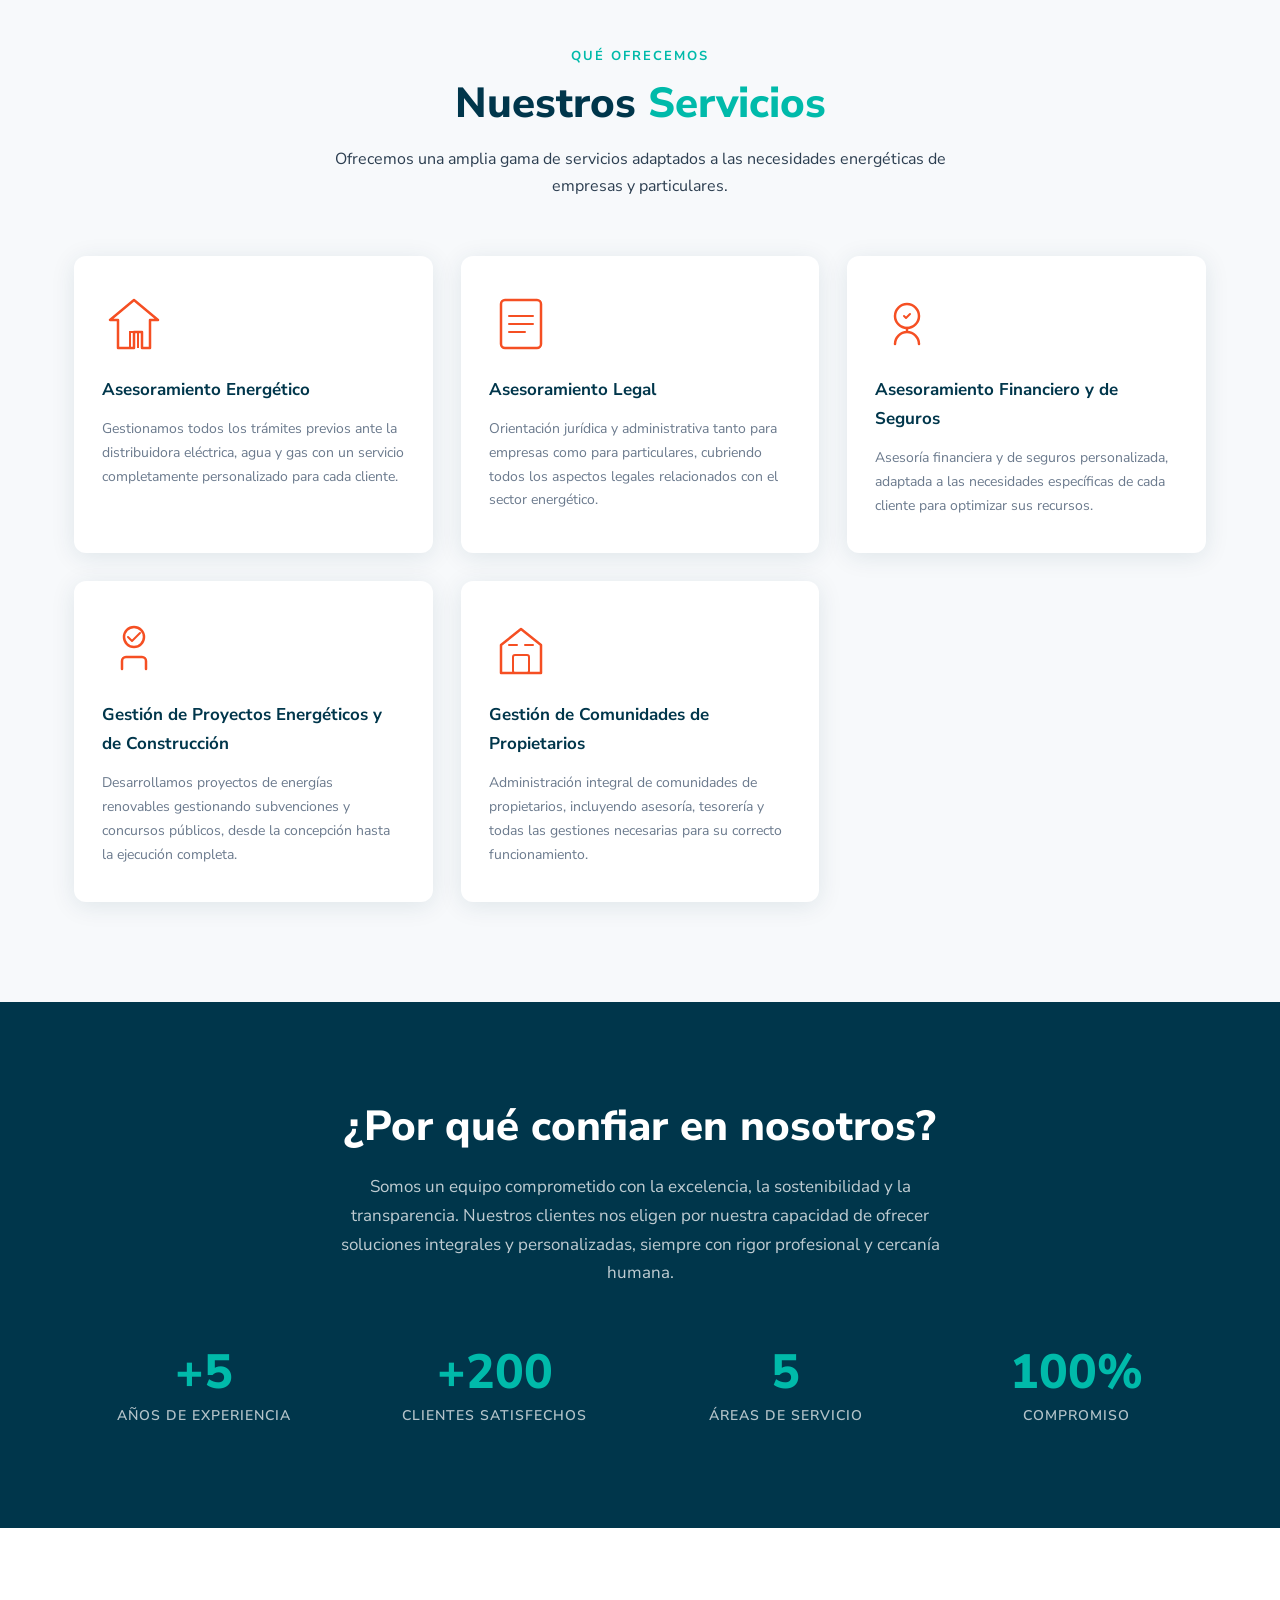
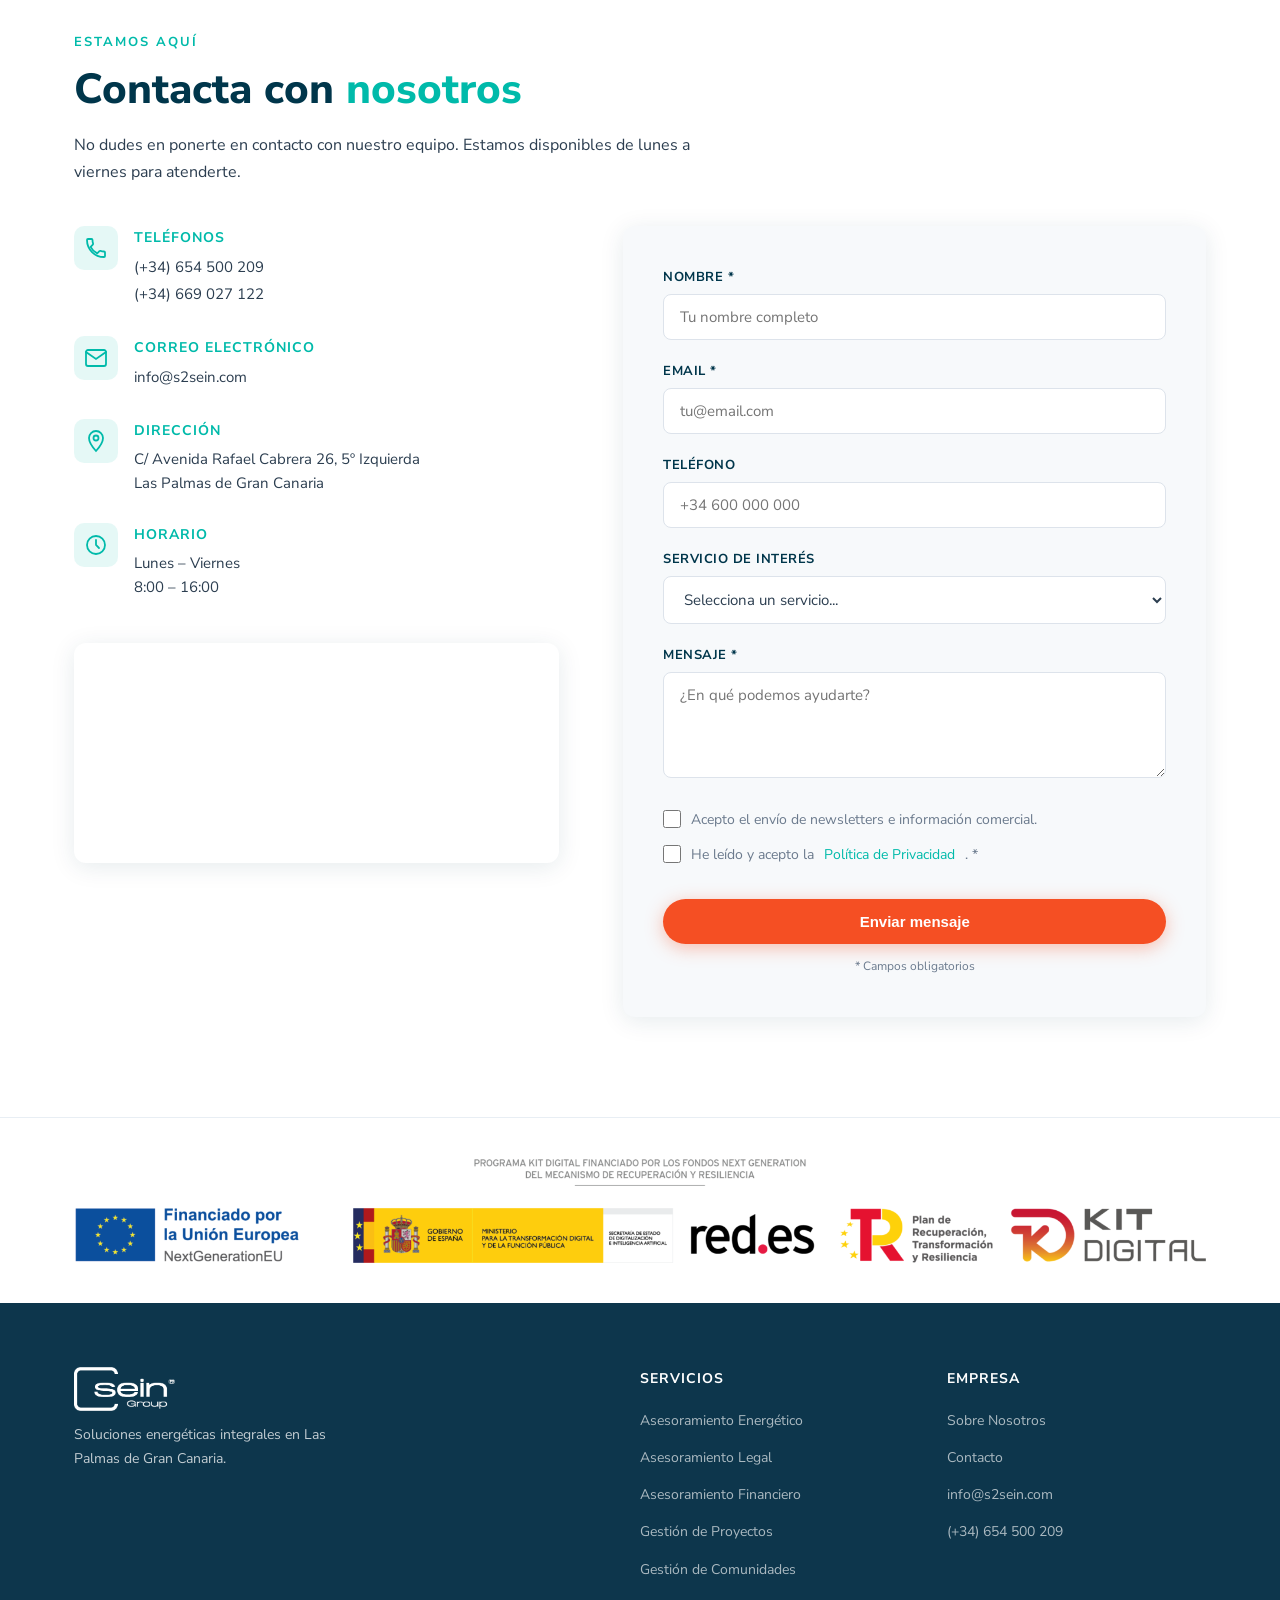
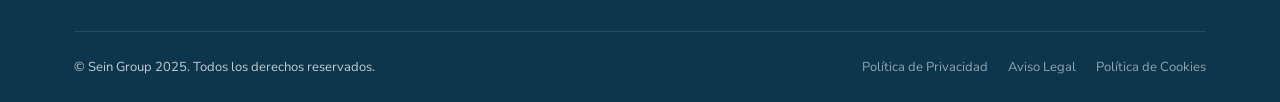
==== commit a829a84d: "Add map to home contact section" ====
--- a/index.html
+++ b/index.html
@@ -270,6 +270,19 @@
               <p>Lunes – Viernes<br/>8:00 – 16:00</p>
             </div>
           </div>
+
+          <div style="margin-top:16px; border-radius:12px; overflow:hidden; box-shadow:var(--shadow);">
+            <iframe
+              title="Ubicación Sein Group"
+              src="https://www.google.com/maps/embed?pb=!1m18!1m12!1m3!1d3522.6!2d-15.4185!3d28.1!2m3!1f0!2f0!3f0!3m2!1i1024!2i768!4f13.1!3m3!1m2!1s0x0%3A0x0!2zMjjCsDA2JzAwLjAiTiAxNcKwMjUnMDYuNiJX!5e0!3m2!1ses!2ses!4v1"
+              width="100%"
+              height="220"
+              style="border:0;display:block;"
+              allowfullscreen=""
+              loading="lazy"
+              referrerpolicy="no-referrer-when-downgrade">
+            </iframe>
+          </div>
         </div>
 
         <form class="contact__form" action="https://formspree.io/f/XXXXXXXX" method="POST">
--- a/style.css
+++ b/style.css
@@ -651,7 +651,6 @@
 }
 
 .kit-digital-banner img {
-  max-width: 360px;
   width: 100%;
 }
 
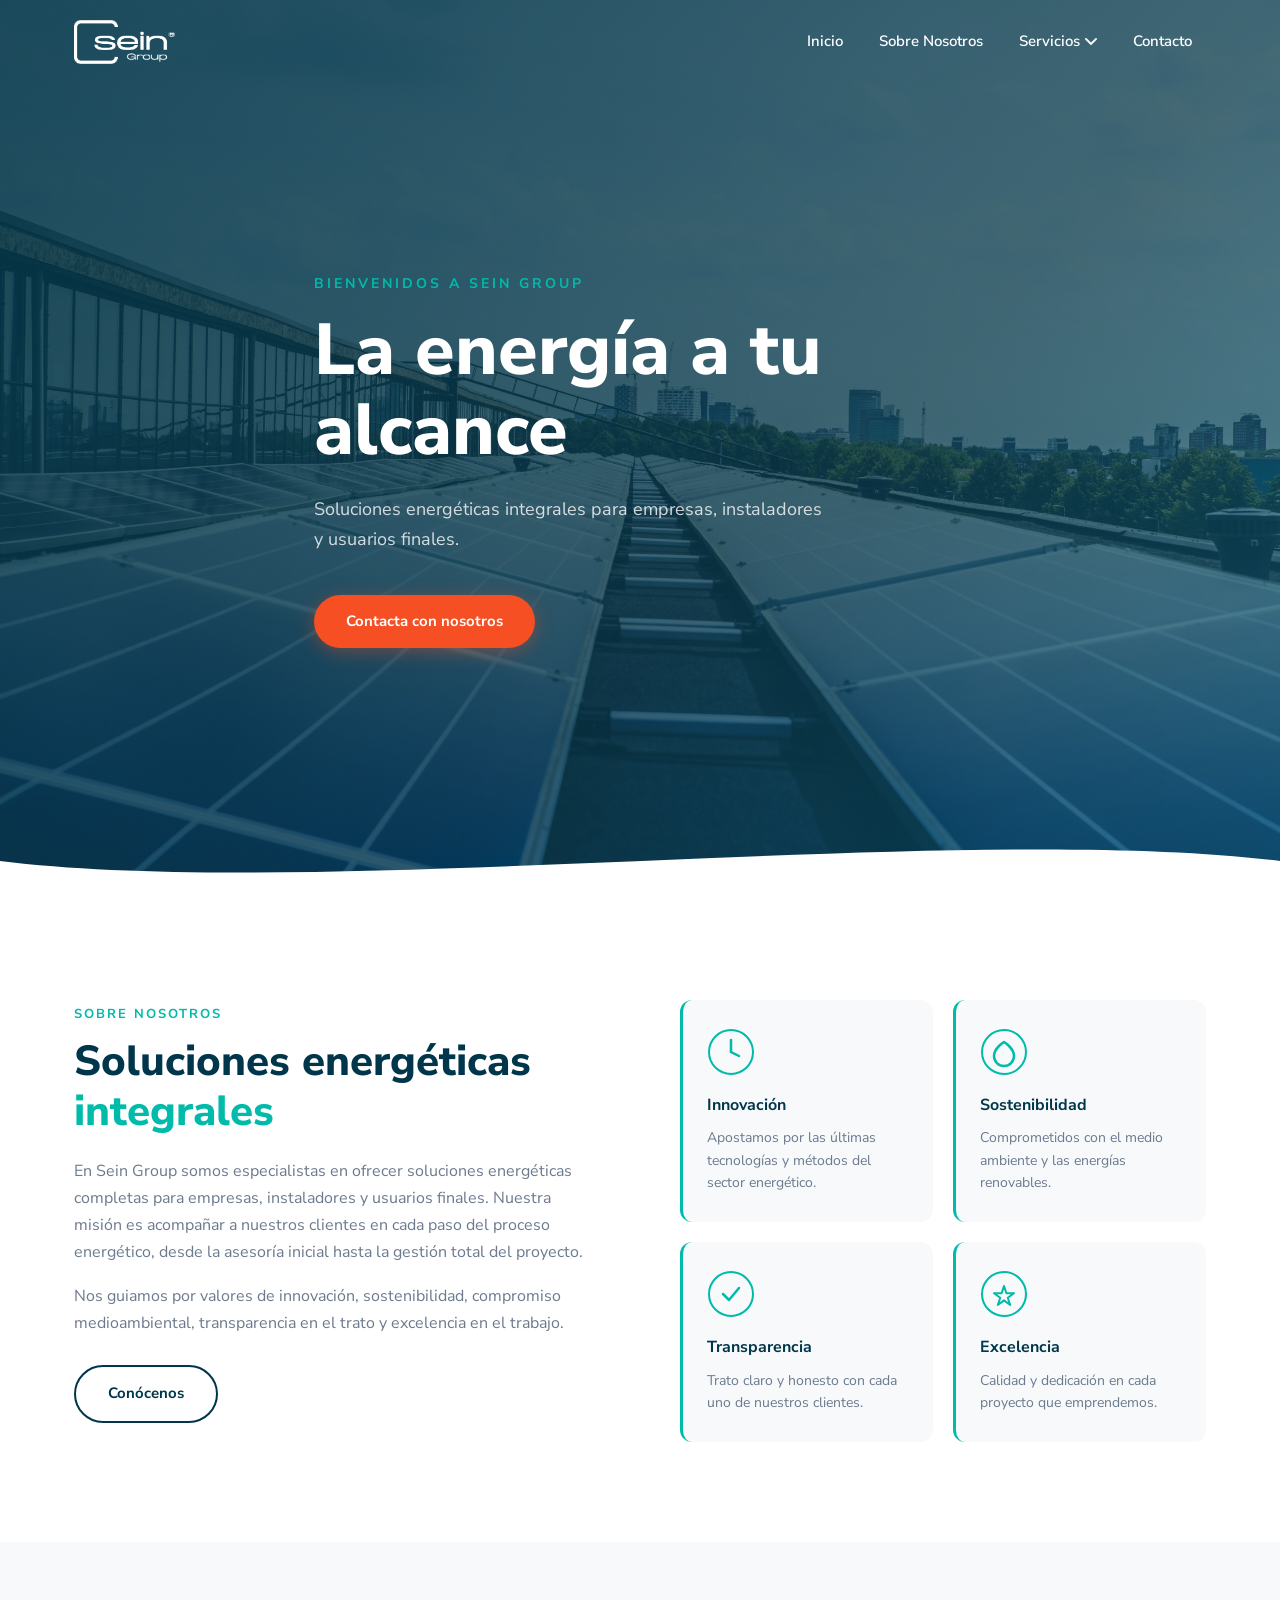
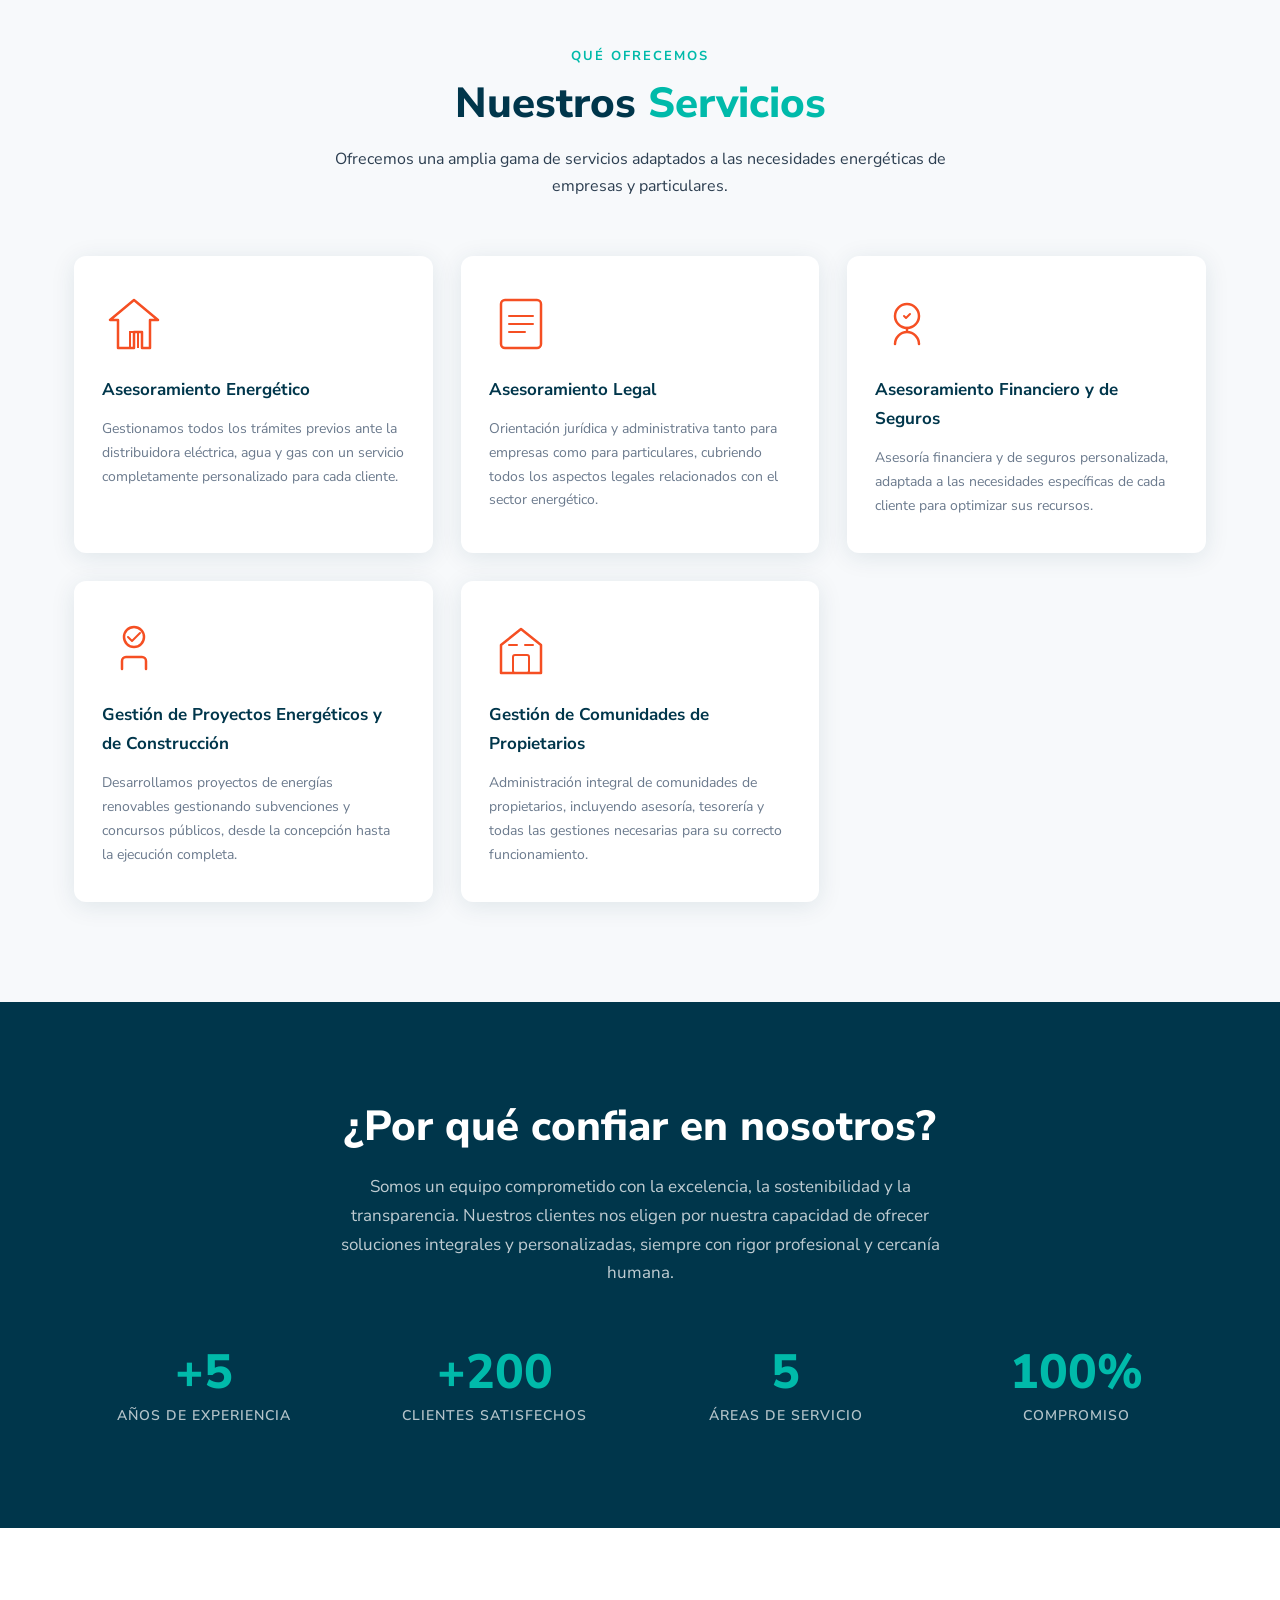
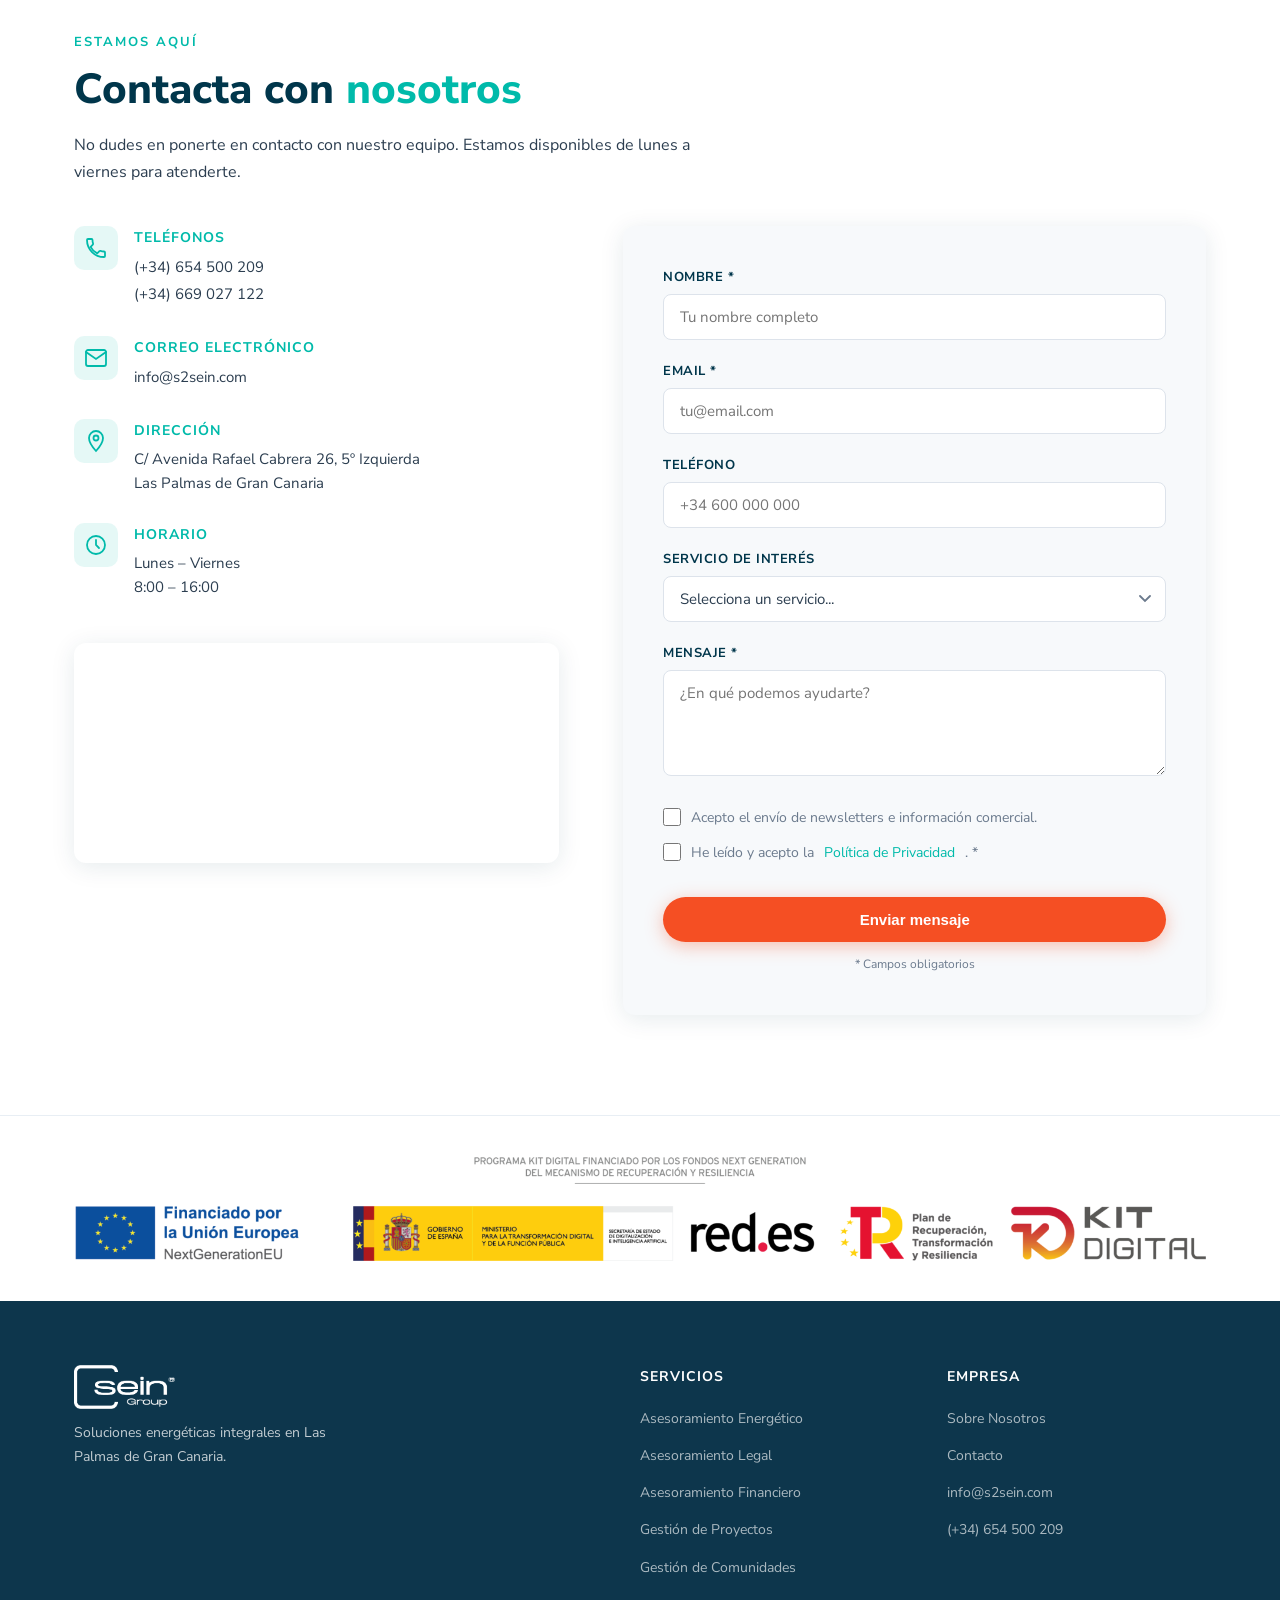
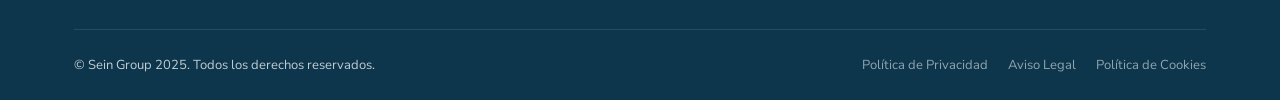
==== commit 3a3c9de9: "Improve security, performance and accessibility" ====
--- a/index.html
+++ b/index.html
@@ -2,6 +2,7 @@
 <html lang="es">
 <head>
   <meta charset="UTF-8" />
+  <meta name="theme-color" content="#00364B" />
   <meta name="viewport" content="width=device-width, initial-scale=1.0" />
   <title>Sein Group – La energía a tu alcance</title>
   <meta name="description" content="Sein Group ofrece soluciones energéticas integrales para empresas, instaladores y usuarios finales en Las Palmas de Gran Canaria." />
@@ -11,6 +12,8 @@
   <link href="https://fonts.googleapis.com/css2?family=Nunito+Sans:wght@300;400;600;700;800&display=swap" rel="stylesheet" />
 </head>
 <body>
+
+  <a href="#inicio" class="skip-to-content">Saltar al contenido principal</a>
 
   <!-- NAVBAR -->
   <header class="navbar" id="navbar">
@@ -280,7 +283,7 @@
               style="border:0;display:block;"
               allowfullscreen=""
               loading="lazy"
-              referrerpolicy="no-referrer-when-downgrade">
+              referrerpolicy="no-referrer-when-downgrade" sandbox="allow-scripts allow-same-origin">
             </iframe>
           </div>
         </div>
@@ -289,19 +292,19 @@
           <!-- Reemplaza XXXXXXXX con tu endpoint de Formspree -->
           <div class="form-group">
             <label for="nombre">Nombre *</label>
-            <input type="text" id="nombre" name="nombre" placeholder="Tu nombre completo" required />
+            <input type="text" id="nombre" name="nombre" placeholder="Tu nombre completo" required autocomplete="name" required />
           </div>
           <div class="form-group">
             <label for="email">Email *</label>
-            <input type="email" id="email" name="email" placeholder="tu@email.com" required />
+            <input type="email" id="email" name="email" placeholder="tu@email.com" required autocomplete="email" required />
           </div>
           <div class="form-group">
             <label for="telefono">Teléfono</label>
-            <input type="tel" id="telefono" name="telefono" placeholder="+34 600 000 000" />
+            <input type="tel" id="telefono" name="telefono" placeholder="+34 600 000 000" autocomplete="tel" />
           </div>
           <div class="form-group">
             <label for="servicio">Servicio de interés</label>
-            <select id="servicio" name="servicio" style="width:100%;padding:12px 16px;border:1.5px solid #dde3eb;border-radius:8px;font-family:inherit;font-size:15px;color:var(--text);background:var(--white);outline:none;">
+            <select id="servicio" name="servicio">
               <option value="">Selecciona un servicio...</option>
               <option value="energetico">Asesoramiento Energético</option>
               <option value="legal">Asesoramiento Legal</option>
--- a/style.css
+++ b/style.css
@@ -49,6 +49,27 @@
 }
 
 /* ===========================
+   Skip to content (accessibility)
+=========================== */
+.skip-to-content {
+  position: absolute;
+  top: -100%;
+  left: 16px;
+  z-index: 9999;
+  background: var(--dark);
+  color: var(--white);
+  padding: 10px 20px;
+  border-radius: var(--radius);
+  font-weight: 700;
+  font-size: 14px;
+  transition: top 0.2s;
+}
+
+.skip-to-content:focus {
+  top: 16px;
+}
+
+/* ===========================
    Buttons
 =========================== */
 .btn {
@@ -615,7 +636,8 @@
 }
 
 .form-group input,
-.form-group textarea {
+.form-group textarea,
+.form-group select {
   width: 100%;
   padding: 12px 16px;
   border: 1.5px solid #dde3eb;
@@ -626,10 +648,21 @@
   background: var(--white);
   transition: border-color var(--transition), box-shadow var(--transition);
   outline: none;
+  appearance: none;
+  -webkit-appearance: none;
+}
+
+.form-group select {
+  background-image: url("data:image/svg+xml,%3Csvg xmlns='http://www.w3.org/2000/svg' width='12' height='8' viewBox='0 0 12 8'%3E%3Cpath d='M1 1l5 5 5-5' stroke='%236b7a8d' stroke-width='1.8' stroke-linecap='round' fill='none'/%3E%3C/svg%3E");
+  background-repeat: no-repeat;
+  background-position: right 14px center;
+  padding-right: 36px;
+  cursor: pointer;
 }
 
 .form-group input:focus,
-.form-group textarea:focus {
+.form-group textarea:focus,
+.form-group select:focus {
   border-color: var(--teal);
   box-shadow: 0 0 0 3px rgba(0, 186, 170, 0.15);
 }
